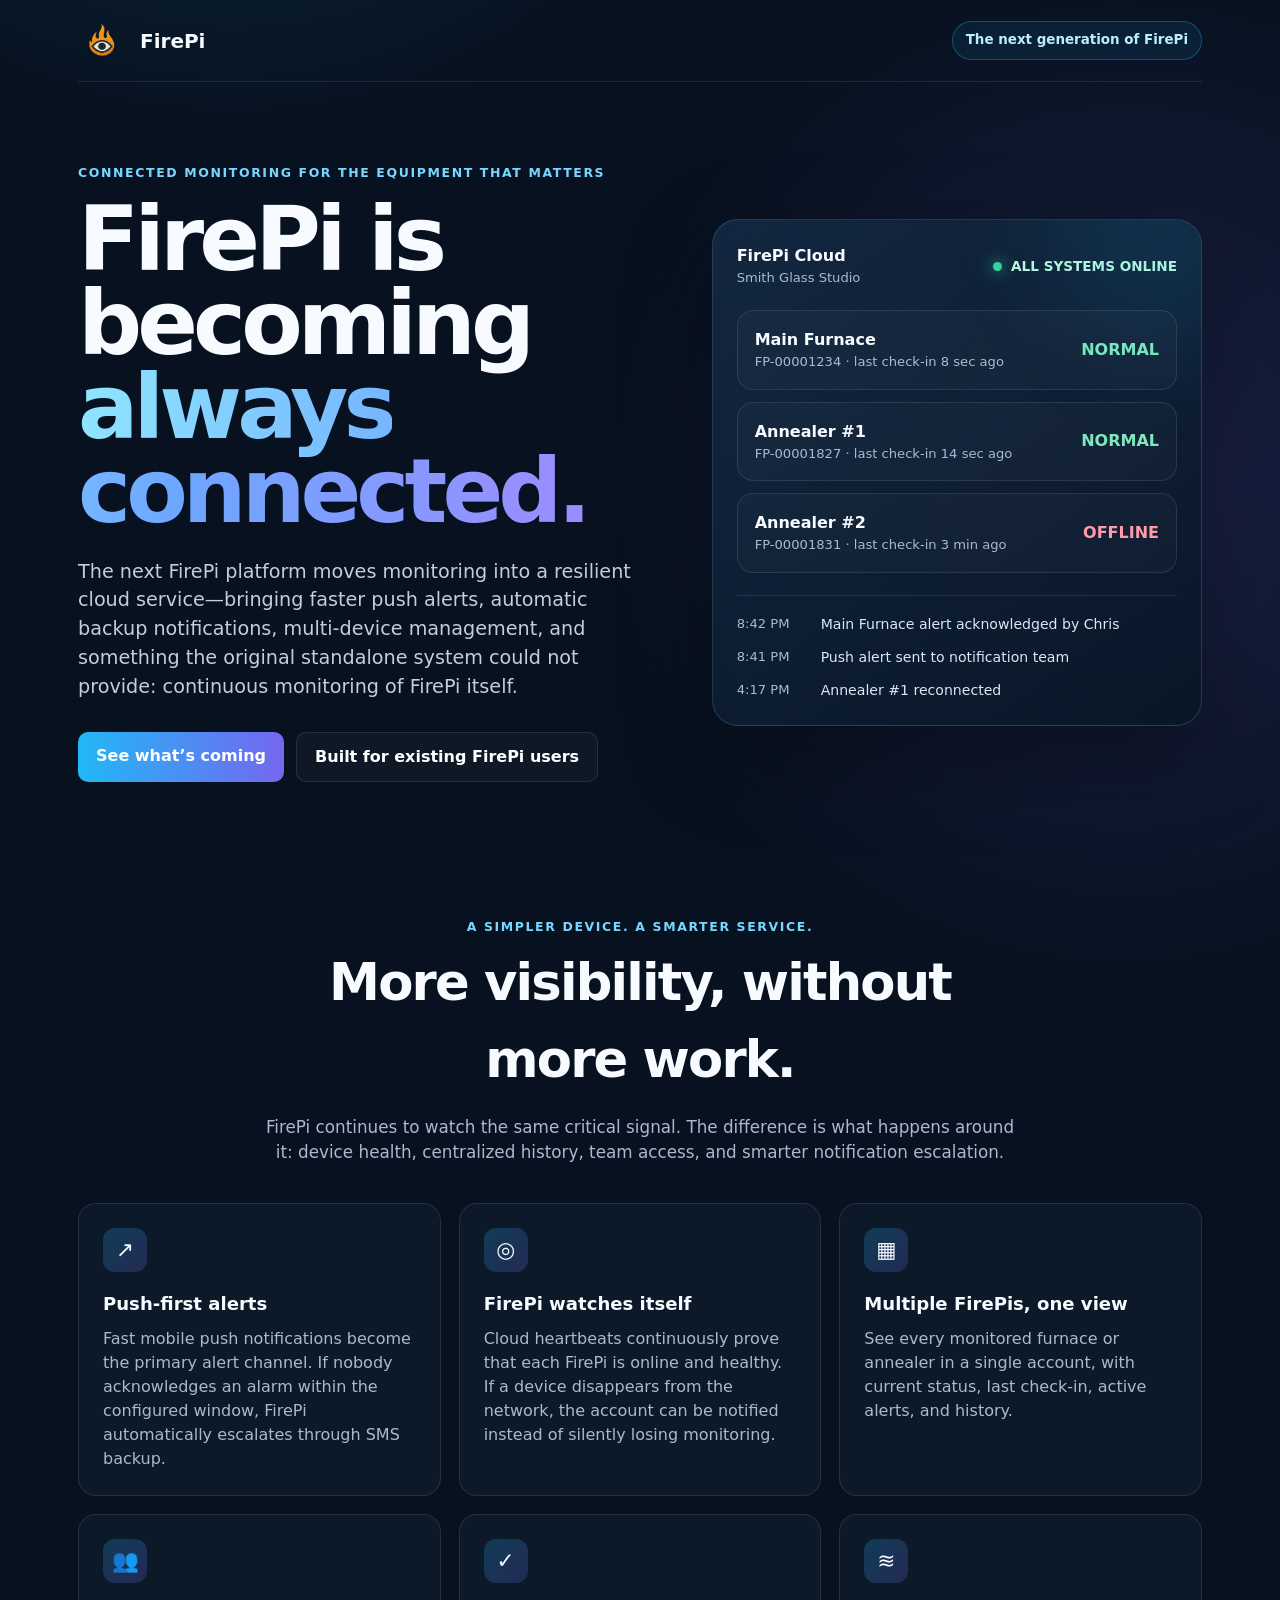
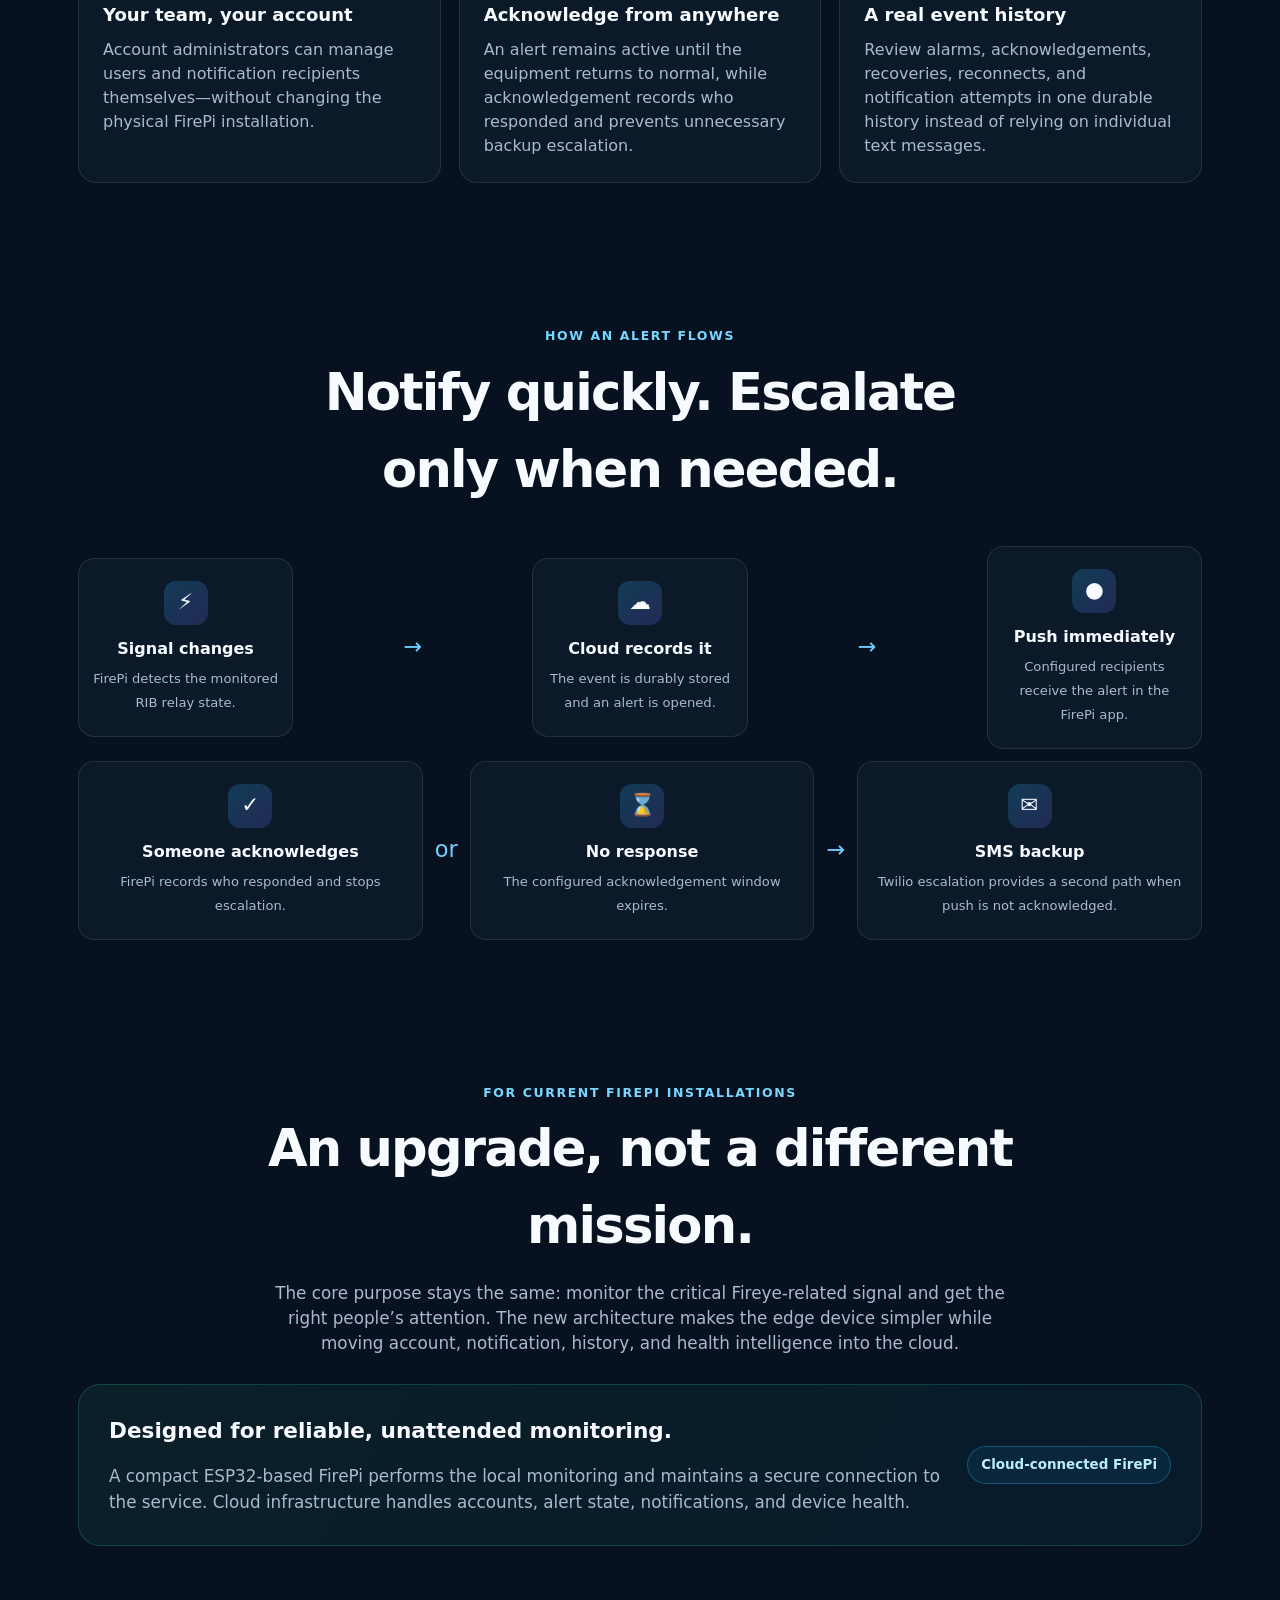
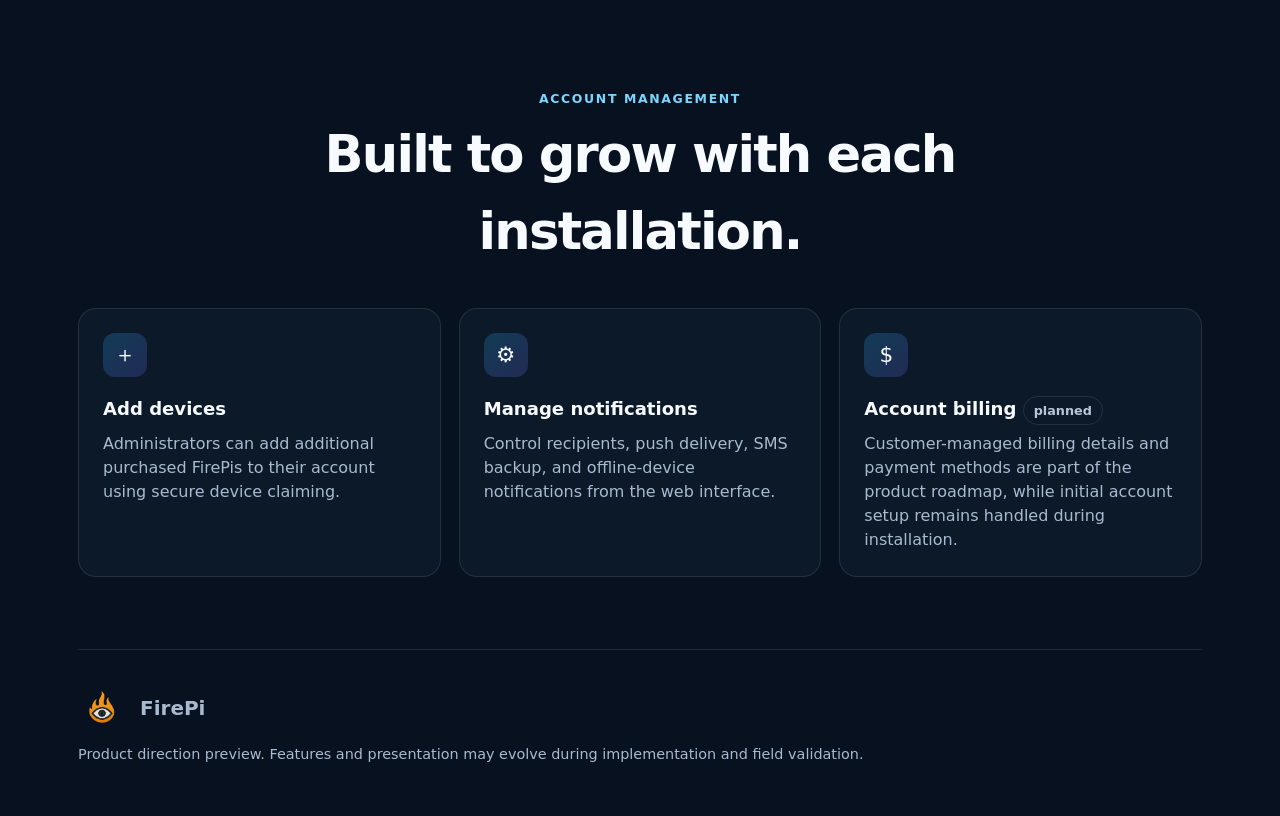
==== index.html @ a3bfb65a "Update print statement from 'Hello' to 'Goodbye'" ====
<!doctype html>
<html lang="en">
<head>
<meta charset="utf-8">
<meta name="viewport" content="width=device-width,initial-scale=1">
<title>FirePi Cloud — Product Overview</title>
<style>
:root {
  --bg:#07111f; --panel:#0e1b2d; --panel2:#13243b; --ink:#f7fbff; --muted:#a9bad0;
  --cyan:#21b8f6; --blue:#3b82f6; --indigo:#7467f0; --green:#34d399; --red:#fb7185;
  --line:rgba(255,255,255,.10);
}
*{box-sizing:border-box}
html{scroll-behavior:smooth}
body{margin:0;background:
radial-gradient(circle at 18% -10%,rgba(33,184,246,.20),transparent 34rem),
radial-gradient(circle at 88% 12%,rgba(116,103,240,.18),transparent 32rem),
var(--bg);color:var(--ink);font-family:Inter,ui-sans-serif,system-ui,-apple-system,BlinkMacSystemFont,"Segoe UI",sans-serif;line-height:1.5}
.wrap{max-width:1180px;margin:auto;padding:0 28px}
nav{height:82px;display:flex;align-items:center;justify-content:space-between;border-bottom:1px solid var(--line)}
.brand{display:flex;align-items:center;gap:14px;font-weight:800;font-size:1.25rem}
.brand img{width:48px;height:48px;border-radius:10px}
.pill{border:1px solid rgba(33,184,246,.32);background:rgba(33,184,246,.08);padding:8px 13px;border-radius:999px;color:#bcecff;font-size:.84rem;font-weight:700}
.hero{padding:82px 0 64px;display:grid;grid-template-columns:1.08fr .92fr;gap:58px;align-items:center}
.eyebrow{color:#79d7ff;font-weight:800;text-transform:uppercase;letter-spacing:.13em;font-size:.78rem}
h1{font-size:clamp(3rem,7vw,5.7rem);line-height:.94;letter-spacing:-.055em;margin:14px 0 24px}
.gradient{background:linear-gradient(90deg,#8fe5ff,#6da7ff,#9c8cff);-webkit-background-clip:text;color:transparent}
.lede{font-size:1.2rem;color:#c1cede;max-width:670px}
.ctas{display:flex;gap:12px;flex-wrap:wrap;margin-top:30px}
.btn{display:inline-block;text-decoration:none;padding:12px 18px;border-radius:10px;font-weight:800}
.btn.primary{background:linear-gradient(90deg,var(--cyan),var(--indigo));color:white}
.btn.ghost{border:1px solid var(--line);color:white;background:rgba(255,255,255,.035)}
.device-card{background:linear-gradient(145deg,rgba(20,40,66,.95),rgba(9,22,39,.95));border:1px solid rgba(123,211,255,.18);border-radius:26px;padding:24px;box-shadow:0 30px 90px rgba(0,0,0,.35);position:relative;overflow:hidden}
.device-card:after{content:"";position:absolute;width:230px;height:230px;background:rgba(33,184,246,.10);filter:blur(50px);right:-80px;top:-100px;border-radius:50%}
.toprow{display:flex;justify-content:space-between;align-items:center;margin-bottom:22px}
.status{display:flex;gap:9px;align-items:center;color:#b9f7df;font-weight:800;font-size:.85rem}
.dot{width:9px;height:9px;border-radius:50%;background:var(--green);box-shadow:0 0 15px var(--green)}
.unit{padding:17px;border:1px solid var(--line);border-radius:16px;background:rgba(255,255,255,.025);margin-top:12px}
.unithead{display:flex;justify-content:space-between;gap:12px;align-items:center}
.small{font-size:.82rem;color:var(--muted)}
.good{color:#7ce9bd;font-weight:800}
.alert{color:#ff9aad;font-weight:800}
.timeline{margin-top:22px;padding-top:18px;border-top:1px solid var(--line);display:grid;gap:12px}
.event{display:grid;grid-template-columns:72px 1fr;gap:12px;font-size:.88rem;color:#dce7f3}
section{padding:72px 0}
.center{text-align:center;max-width:760px;margin:auto}
h2{font-size:clamp(2rem,4vw,3.2rem);letter-spacing:-.035em;margin:8px 0 16px}
.sub{color:var(--muted);font-size:1.05rem}
.grid{display:grid;grid-template-columns:repeat(3,1fr);gap:18px;margin-top:38px}
.card{background:rgba(14,27,45,.82);border:1px solid var(--line);border-radius:18px;padding:24px;min-height:210px}
.icon{width:44px;height:44px;border-radius:12px;display:grid;place-items:center;background:linear-gradient(135deg,rgba(33,184,246,.22),rgba(116,103,240,.22));font-size:1.35rem;margin-bottom:18px}
.card h3{margin:0 0 10px;font-size:1.13rem}
.card p{margin:0;color:var(--muted)}
.flow{display:grid;grid-template-columns:repeat(5,1fr);gap:12px;margin-top:38px;align-items:center}
.step{padding:22px 14px;text-align:center;border-radius:16px;background:rgba(14,27,45,.82);border:1px solid var(--line);min-height:145px}
.step strong{display:block;margin:12px 0 5px}
.arrow{text-align:center;color:#6fcfff;font-size:1.4rem}
.callout{margin-top:28px;border:1px solid rgba(52,211,153,.22);background:linear-gradient(120deg,rgba(52,211,153,.08),rgba(33,184,246,.06));border-radius:22px;padding:30px;display:grid;grid-template-columns:1fr auto;gap:24px;align-items:center}
.future{font-size:.8rem;color:#b7c7d9;border:1px solid var(--line);border-radius:999px;padding:6px 10px}
footer{border-top:1px solid var(--line);padding:34px 0 50px;color:var(--muted);font-size:.9rem}
@media(max-width:850px){.hero{grid-template-columns:1fr}.grid{grid-template-columns:1fr}.flow{grid-template-columns:1fr}.arrow{transform:rotate(90deg)}.callout{grid-template-columns:1fr}}
@media print{body{background:#07111f;-webkit-print-color-adjust:exact;print-color-adjust:exact}nav{display:none}.hero{padding-top:35px}section{padding:35px 0}}
</style>
</head>
<body>
<div class="wrap">
<nav>
  <div class="brand"><img src="[data-uri]" alt="FirePi"><span>FirePi</span></div>
  <span class="pill">The next generation of FirePi</span>
</nav>

<header class="hero">
  <div>
    <div class="eyebrow">Connected monitoring for the equipment that matters</div>
    <h1>FirePi is becoming <span class="gradient">always connected.</span></h1>
    <p class="lede">The next FirePi platform moves monitoring into a resilient cloud service—bringing faster push alerts, automatic backup notifications, multi-device management, and something the original standalone system could not provide: continuous monitoring of FirePi itself.</p>
    <div class="ctas">
      <a class="btn primary" href="#features">See what’s coming</a>
      <a class="btn ghost" href="#upgrade">Built for existing FirePi users</a>
    </div>
  </div>
  <div class="device-card" aria-label="Example FirePi Cloud dashboard">
    <div class="toprow"><div><strong>FirePi Cloud</strong><div class="small">Smith Glass Studio</div></div><div class="status"><span class="dot"></span> ALL SYSTEMS ONLINE</div></div>
    <div class="unit"><div class="unithead"><div><strong>Main Furnace</strong><div class="small">FP-00001234 · last check-in 8 sec ago</div></div><div class="good">NORMAL</div></div></div>
    <div class="unit"><div class="unithead"><div><strong>Annealer #1</strong><div class="small">FP-00001827 · last check-in 14 sec ago</div></div><div class="good">NORMAL</div></div></div>
    <div class="unit"><div class="unithead"><div><strong>Annealer #2</strong><div class="small">FP-00001831 · last check-in 3 min ago</div></div><div class="alert">OFFLINE</div></div></div>
    <div class="timeline">
      <div class="event"><span class="small">8:42 PM</span><span>Main Furnace alert acknowledged by Chris</span></div>
      <div class="event"><span class="small">8:41 PM</span><span>Push alert sent to notification team</span></div>
      <div class="event"><span class="small">4:17 PM</span><span>Annealer #1 reconnected</span></div>
    </div>
  </div>
</header>

<section id="features">
  <div class="center"><div class="eyebrow">A simpler device. A smarter service.</div><h2>More visibility, without more work.</h2><p class="sub">FirePi continues to watch the same critical signal. The difference is what happens around it: device health, centralized history, team access, and smarter notification escalation.</p></div>
  <div class="grid">
    <div class="card"><div class="icon">↗</div><h3>Push-first alerts</h3><p>Fast mobile push notifications become the primary alert channel. If nobody acknowledges an alarm within the configured window, FirePi automatically escalates through SMS backup.</p></div>
    <div class="card"><div class="icon">◎</div><h3>FirePi watches itself</h3><p>Cloud heartbeats continuously prove that each FirePi is online and healthy. If a device disappears from the network, the account can be notified instead of silently losing monitoring.</p></div>
    <div class="card"><div class="icon">▦</div><h3>Multiple FirePis, one view</h3><p>See every monitored furnace or annealer in a single account, with current status, last check-in, active alerts, and history.</p></div>
    <div class="card"><div class="icon">👥</div><h3>Your team, your account</h3><p>Account administrators can manage users and notification recipients themselves—without changing the physical FirePi installation.</p></div>
    <div class="card"><div class="icon">✓</div><h3>Acknowledge from anywhere</h3><p>An alert remains active until the equipment returns to normal, while acknowledgement records who responded and prevents unnecessary backup escalation.</p></div>
    <div class="card"><div class="icon">≋</div><h3>A real event history</h3><p>Review alarms, acknowledgements, recoveries, reconnects, and notification attempts in one durable history instead of relying on individual text messages.</p></div>
  </div>
</section>

<section>
  <div class="center"><div class="eyebrow">How an alert flows</div><h2>Notify quickly. Escalate only when needed.</h2></div>
  <div class="flow">
    <div class="step"><div class="icon" style="margin:auto">⚡</div><strong>Signal changes</strong><span class="small">FirePi detects the monitored RIB relay state.</span></div>
    <div class="arrow">→</div>
    <div class="step"><div class="icon" style="margin:auto">☁</div><strong>Cloud records it</strong><span class="small">The event is durably stored and an alert is opened.</span></div>
    <div class="arrow">→</div>
    <div class="step"><div class="icon" style="margin:auto">●</div><strong>Push immediately</strong><span class="small">Configured recipients receive the alert in the FirePi app.</span></div>
  </div>
  <div class="flow" style="grid-template-columns:1fr auto 1fr auto 1fr;margin-top:12px">
    <div class="step"><div class="icon" style="margin:auto">✓</div><strong>Someone acknowledges</strong><span class="small">FirePi records who responded and stops escalation.</span></div>
    <div class="arrow">or</div>
    <div class="step"><div class="icon" style="margin:auto">⌛</div><strong>No response</strong><span class="small">The configured acknowledgement window expires.</span></div>
    <div class="arrow">→</div>
    <div class="step"><div class="icon" style="margin:auto">✉</div><strong>SMS backup</strong><span class="small">Twilio escalation provides a second path when push is not acknowledged.</span></div>
  </div>
</section>

<section id="upgrade">
  <div class="center"><div class="eyebrow">For current FirePi installations</div><h2>An upgrade, not a different mission.</h2><p class="sub">The core purpose stays the same: monitor the critical Fireye-related signal and get the right people’s attention. The new architecture makes the edge device simpler while moving account, notification, history, and health intelligence into the cloud.</p></div>
  <div class="callout">
    <div><strong style="font-size:1.35rem">Designed for reliable, unattended monitoring.</strong><p class="sub" style="margin-bottom:0">A compact ESP32-based FirePi performs the local monitoring and maintains a secure connection to the service. Cloud infrastructure handles accounts, alert state, notifications, and device health.</p></div>
    <span class="pill">Cloud-connected FirePi</span>
  </div>
</section>

<section>
  <div class="center"><div class="eyebrow">Account management</div><h2>Built to grow with each installation.</h2></div>
  <div class="grid">
    <div class="card"><div class="icon">＋</div><h3>Add devices</h3><p>Administrators can add additional purchased FirePis to their account using secure device claiming.</p></div>
    <div class="card"><div class="icon">⚙</div><h3>Manage notifications</h3><p>Control recipients, push delivery, SMS backup, and offline-device notifications from the web interface.</p></div>
    <div class="card"><div class="icon">$</div><h3>Account billing <span class="future">planned</span></h3><p>Customer-managed billing details and payment methods are part of the product roadmap, while initial account setup remains handled during installation.</p></div>
  </div>
</section>

<footer>
  <div class="brand" style="margin-bottom:12px"><img src="[data-uri]" alt="FirePi"><span>FirePi</span></div>
  <div>Product direction preview. Features and presentation may evolve during implementation and field validation.</div>
</footer>
</div>
</body>
</html>
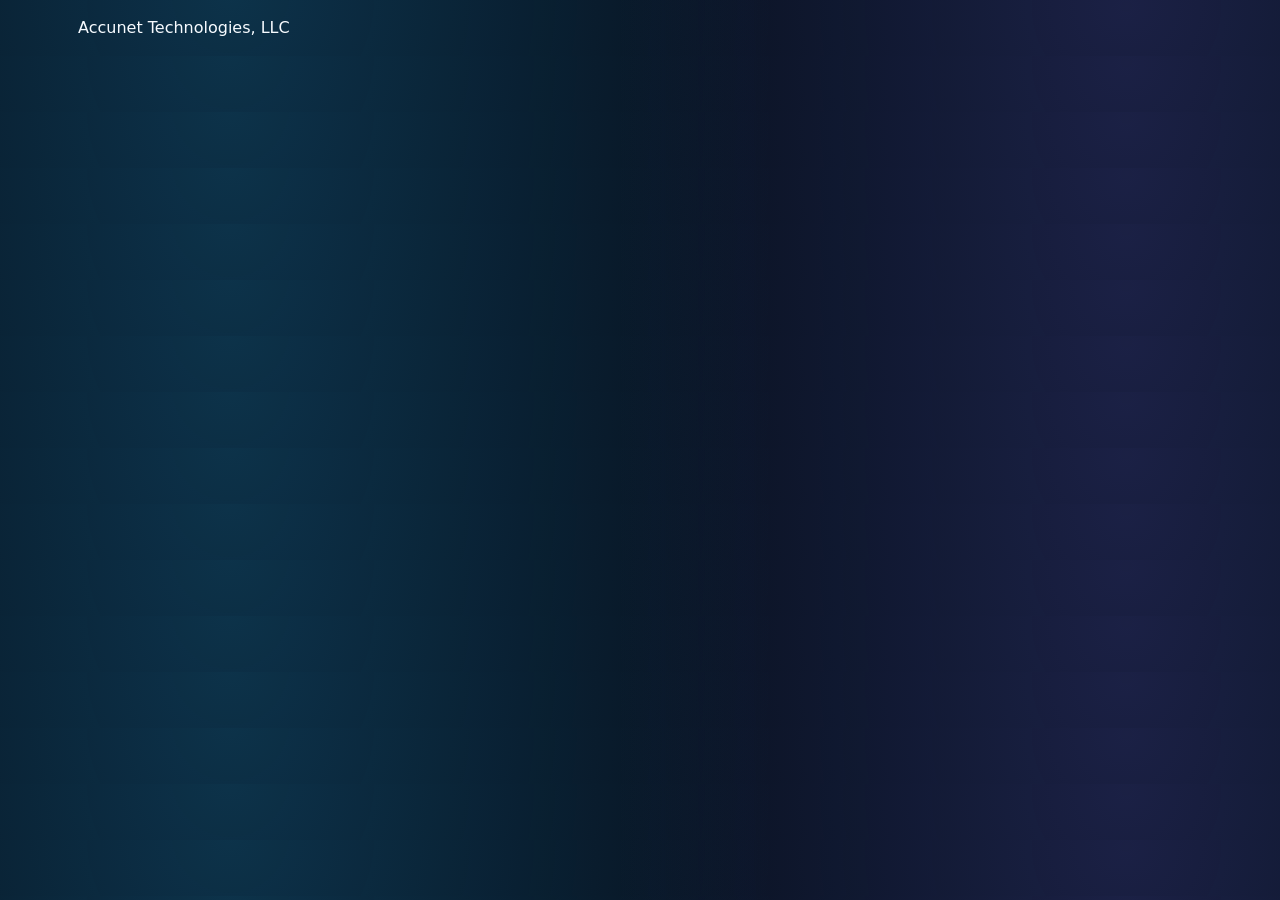
==== commit 380dc38e: "Change greeting from 'Hello World' to 'Goodbye World'" ====
--- a/index.html
+++ b/index.html
@@ -3,7 +3,7 @@
 <head>
 <meta charset="utf-8">
 <meta name="viewport" content="width=device-width,initial-scale=1">
-<title>FirePi Cloud — Product Overview</title>
+<title>Accunet Services, LLC</title>
 <style>
 :root {
   --bg:#07111f; --panel:#0e1b2d; --panel2:#13243b; --ink:#f7fbff; --muted:#a9bad0;
@@ -64,85 +64,5 @@
 </head>
 <body>
 <div class="wrap">
-<nav>
-  <div class="brand"><img src="[data-uri]" alt="FirePi"><span>FirePi</span></div>
-  <span class="pill">The next generation of FirePi</span>
-</nav>
-
-<header class="hero">
-  <div>
-    <div class="eyebrow">Connected monitoring for the equipment that matters</div>
-    <h1>FirePi is becoming <span class="gradient">always connected.</span></h1>
-    <p class="lede">The next FirePi platform moves monitoring into a resilient cloud service—bringing faster push alerts, automatic backup notifications, multi-device management, and something the original standalone system could not provide: continuous monitoring of FirePi itself.</p>
-    <div class="ctas">
-      <a class="btn primary" href="#features">See what’s coming</a>
-      <a class="btn ghost" href="#upgrade">Built for existing FirePi users</a>
-    </div>
-  </div>
-  <div class="device-card" aria-label="Example FirePi Cloud dashboard">
-    <div class="toprow"><div><strong>FirePi Cloud</strong><div class="small">Smith Glass Studio</div></div><div class="status"><span class="dot"></span> ALL SYSTEMS ONLINE</div></div>
-    <div class="unit"><div class="unithead"><div><strong>Main Furnace</strong><div class="small">FP-00001234 · last check-in 8 sec ago</div></div><div class="good">NORMAL</div></div></div>
-    <div class="unit"><div class="unithead"><div><strong>Annealer #1</strong><div class="small">FP-00001827 · last check-in 14 sec ago</div></div><div class="good">NORMAL</div></div></div>
-    <div class="unit"><div class="unithead"><div><strong>Annealer #2</strong><div class="small">FP-00001831 · last check-in 3 min ago</div></div><div class="alert">OFFLINE</div></div></div>
-    <div class="timeline">
-      <div class="event"><span class="small">8:42 PM</span><span>Main Furnace alert acknowledged by Chris</span></div>
-      <div class="event"><span class="small">8:41 PM</span><span>Push alert sent to notification team</span></div>
-      <div class="event"><span class="small">4:17 PM</span><span>Annealer #1 reconnected</span></div>
-    </div>
-  </div>
-</header>
-
-<section id="features">
-  <div class="center"><div class="eyebrow">A simpler device. A smarter service.</div><h2>More visibility, without more work.</h2><p class="sub">FirePi continues to watch the same critical signal. The difference is what happens around it: device health, centralized history, team access, and smarter notification escalation.</p></div>
-  <div class="grid">
-    <div class="card"><div class="icon">↗</div><h3>Push-first alerts</h3><p>Fast mobile push notifications become the primary alert channel. If nobody acknowledges an alarm within the configured window, FirePi automatically escalates through SMS backup.</p></div>
-    <div class="card"><div class="icon">◎</div><h3>FirePi watches itself</h3><p>Cloud heartbeats continuously prove that each FirePi is online and healthy. If a device disappears from the network, the account can be notified instead of silently losing monitoring.</p></div>
-    <div class="card"><div class="icon">▦</div><h3>Multiple FirePis, one view</h3><p>See every monitored furnace or annealer in a single account, with current status, last check-in, active alerts, and history.</p></div>
-    <div class="card"><div class="icon">👥</div><h3>Your team, your account</h3><p>Account administrators can manage users and notification recipients themselves—without changing the physical FirePi installation.</p></div>
-    <div class="card"><div class="icon">✓</div><h3>Acknowledge from anywhere</h3><p>An alert remains active until the equipment returns to normal, while acknowledgement records who responded and prevents unnecessary backup escalation.</p></div>
-    <div class="card"><div class="icon">≋</div><h3>A real event history</h3><p>Review alarms, acknowledgements, recoveries, reconnects, and notification attempts in one durable history instead of relying on individual text messages.</p></div>
-  </div>
-</section>
-
-<section>
-  <div class="center"><div class="eyebrow">How an alert flows</div><h2>Notify quickly. Escalate only when needed.</h2></div>
-  <div class="flow">
-    <div class="step"><div class="icon" style="margin:auto">⚡</div><strong>Signal changes</strong><span class="small">FirePi detects the monitored RIB relay state.</span></div>
-    <div class="arrow">→</div>
-    <div class="step"><div class="icon" style="margin:auto">☁</div><strong>Cloud records it</strong><span class="small">The event is durably stored and an alert is opened.</span></div>
-    <div class="arrow">→</div>
-    <div class="step"><div class="icon" style="margin:auto">●</div><strong>Push immediately</strong><span class="small">Configured recipients receive the alert in the FirePi app.</span></div>
-  </div>
-  <div class="flow" style="grid-template-columns:1fr auto 1fr auto 1fr;margin-top:12px">
-    <div class="step"><div class="icon" style="margin:auto">✓</div><strong>Someone acknowledges</strong><span class="small">FirePi records who responded and stops escalation.</span></div>
-    <div class="arrow">or</div>
-    <div class="step"><div class="icon" style="margin:auto">⌛</div><strong>No response</strong><span class="small">The configured acknowledgement window expires.</span></div>
-    <div class="arrow">→</div>
-    <div class="step"><div class="icon" style="margin:auto">✉</div><strong>SMS backup</strong><span class="small">Twilio escalation provides a second path when push is not acknowledged.</span></div>
-  </div>
-</section>
-
-<section id="upgrade">
-  <div class="center"><div class="eyebrow">For current FirePi installations</div><h2>An upgrade, not a different mission.</h2><p class="sub">The core purpose stays the same: monitor the critical Fireye-related signal and get the right people’s attention. The new architecture makes the edge device simpler while moving account, notification, history, and health intelligence into the cloud.</p></div>
-  <div class="callout">
-    <div><strong style="font-size:1.35rem">Designed for reliable, unattended monitoring.</strong><p class="sub" style="margin-bottom:0">A compact ESP32-based FirePi performs the local monitoring and maintains a secure connection to the service. Cloud infrastructure handles accounts, alert state, notifications, and device health.</p></div>
-    <span class="pill">Cloud-connected FirePi</span>
-  </div>
-</section>
-
-<section>
-  <div class="center"><div class="eyebrow">Account management</div><h2>Built to grow with each installation.</h2></div>
-  <div class="grid">
-    <div class="card"><div class="icon">＋</div><h3>Add devices</h3><p>Administrators can add additional purchased FirePis to their account using secure device claiming.</p></div>
-    <div class="card"><div class="icon">⚙</div><h3>Manage notifications</h3><p>Control recipients, push delivery, SMS backup, and offline-device notifications from the web interface.</p></div>
-    <div class="card"><div class="icon">$</div><h3>Account billing <span class="future">planned</span></h3><p>Customer-managed billing details and payment methods are part of the product roadmap, while initial account setup remains handled during installation.</p></div>
-  </div>
-</section>
-
-<footer>
-  <div class="brand" style="margin-bottom:12px"><img src="[data-uri]" alt="FirePi"><span>FirePi</span></div>
-  <div>Product direction preview. Features and presentation may evolve during implementation and field validation.</div>
-</footer>
-</div>
-</body>
+<p>Accunet Technologies, LLC</p></body>
 </html>
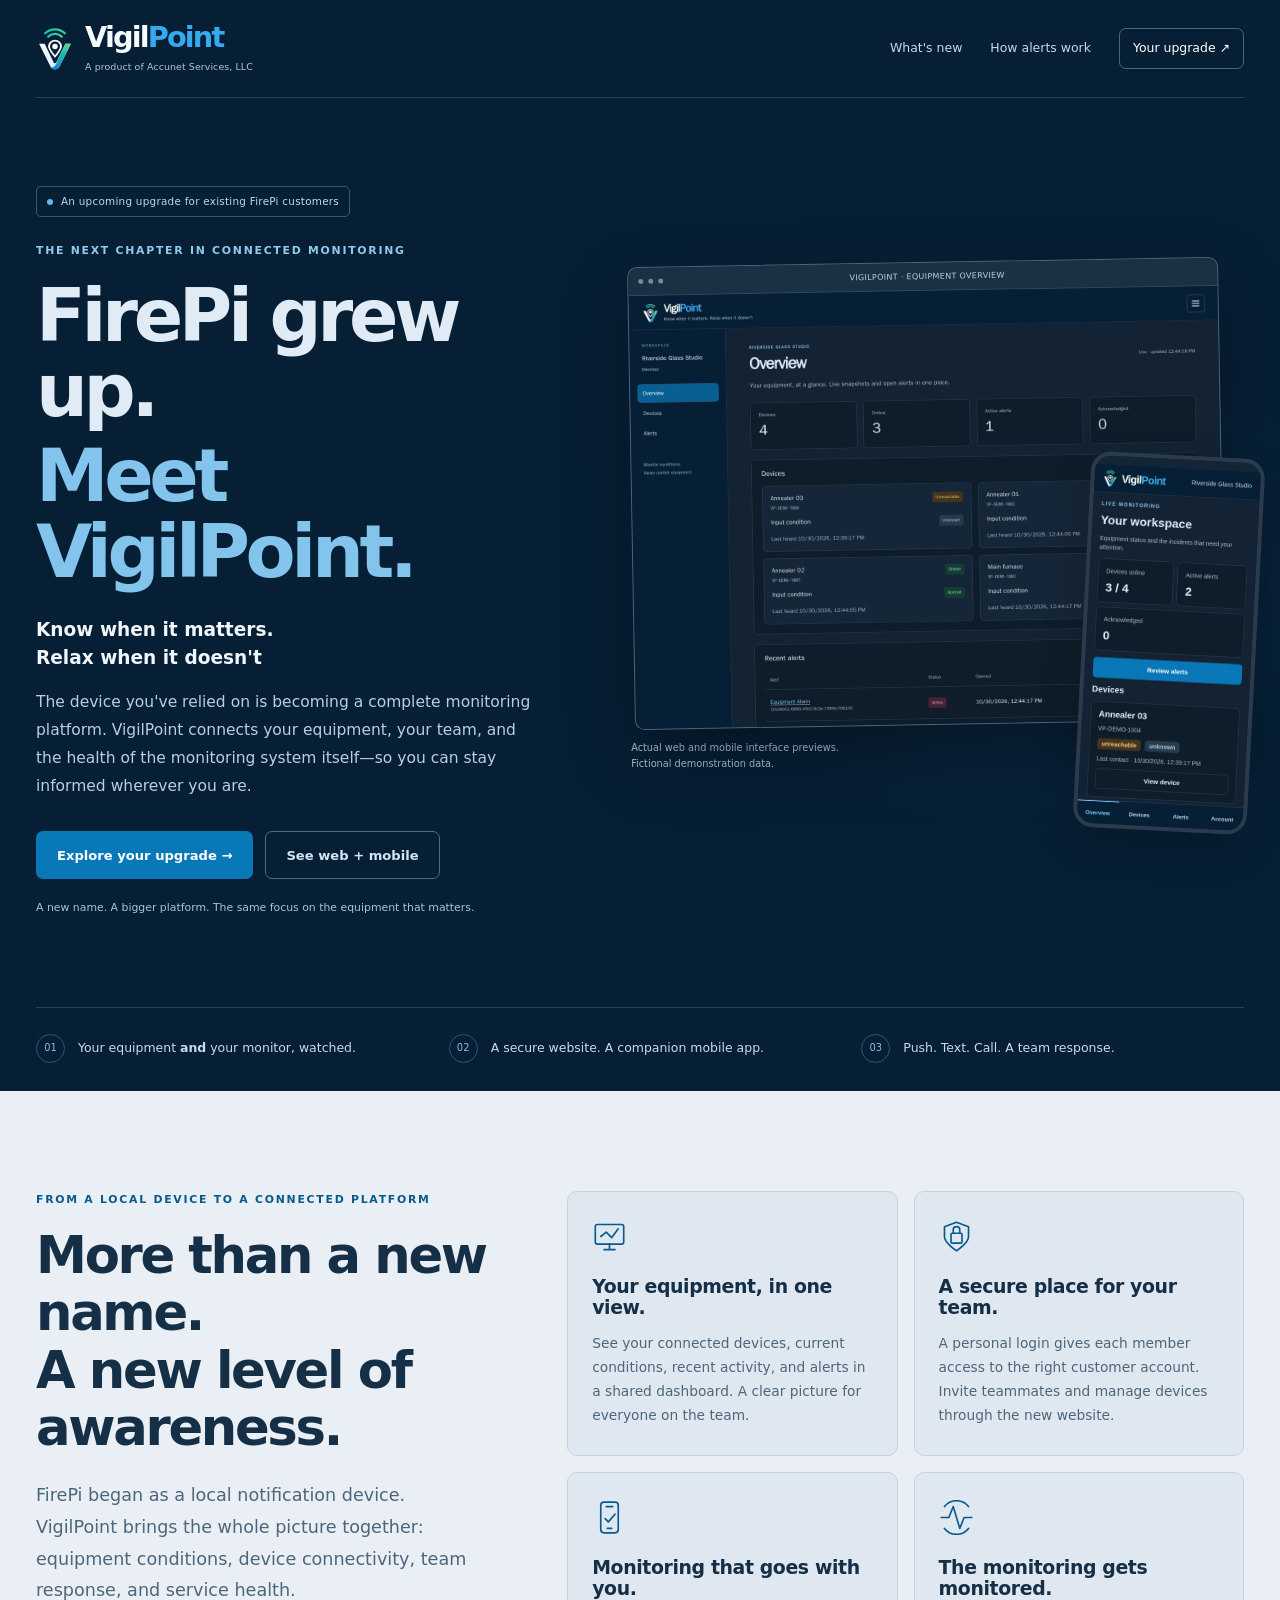
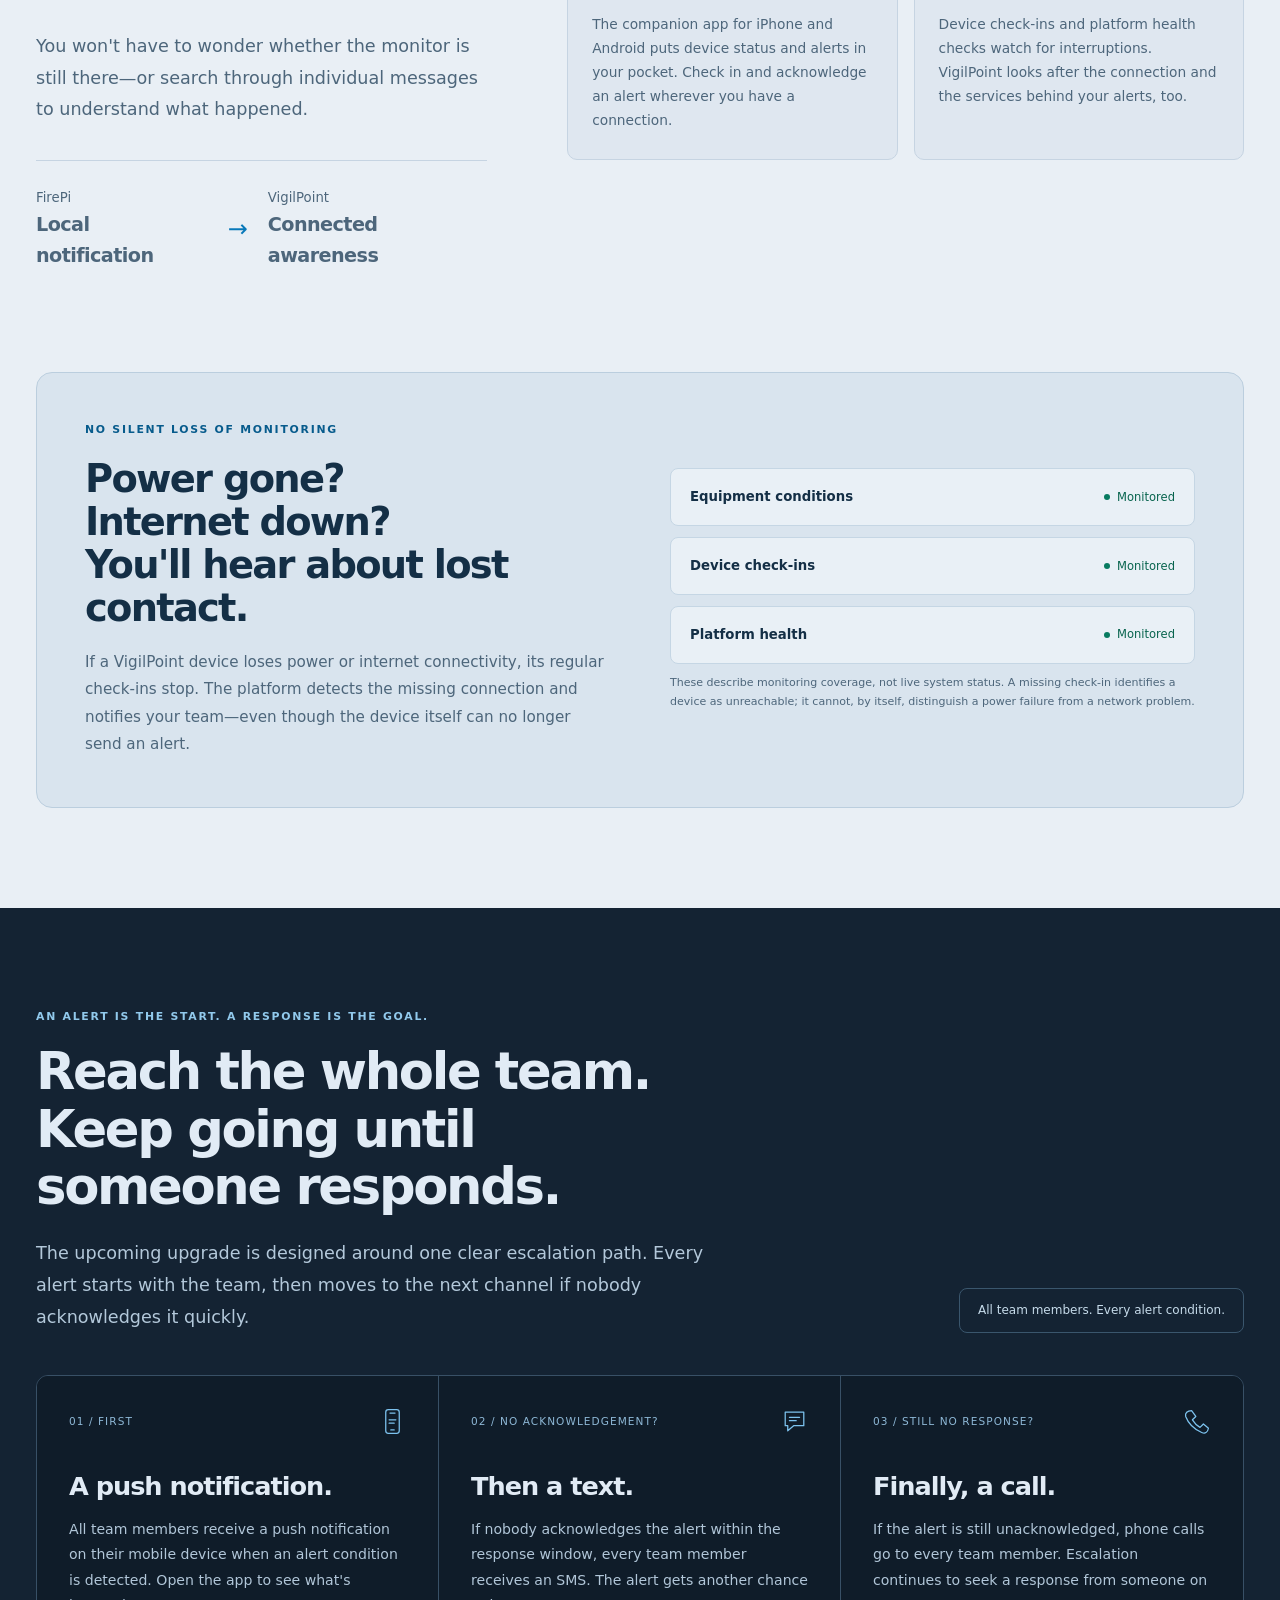
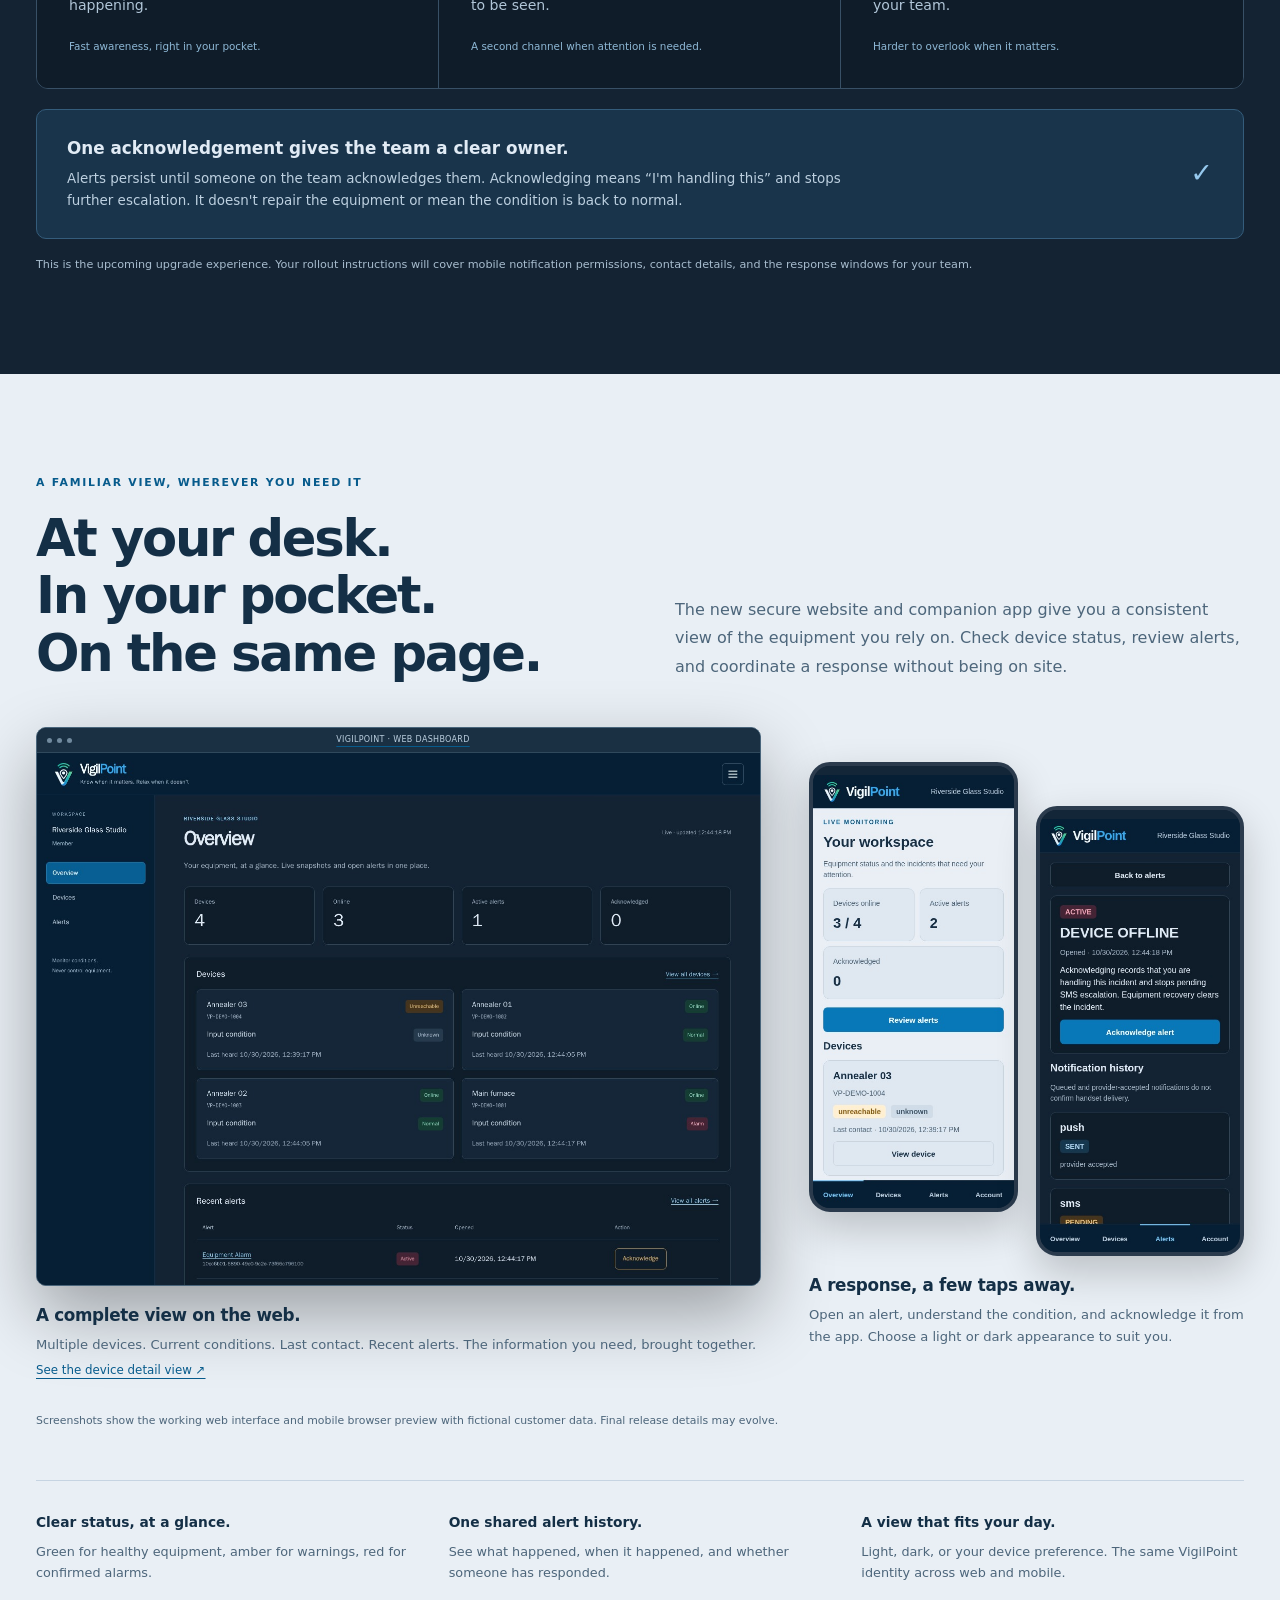
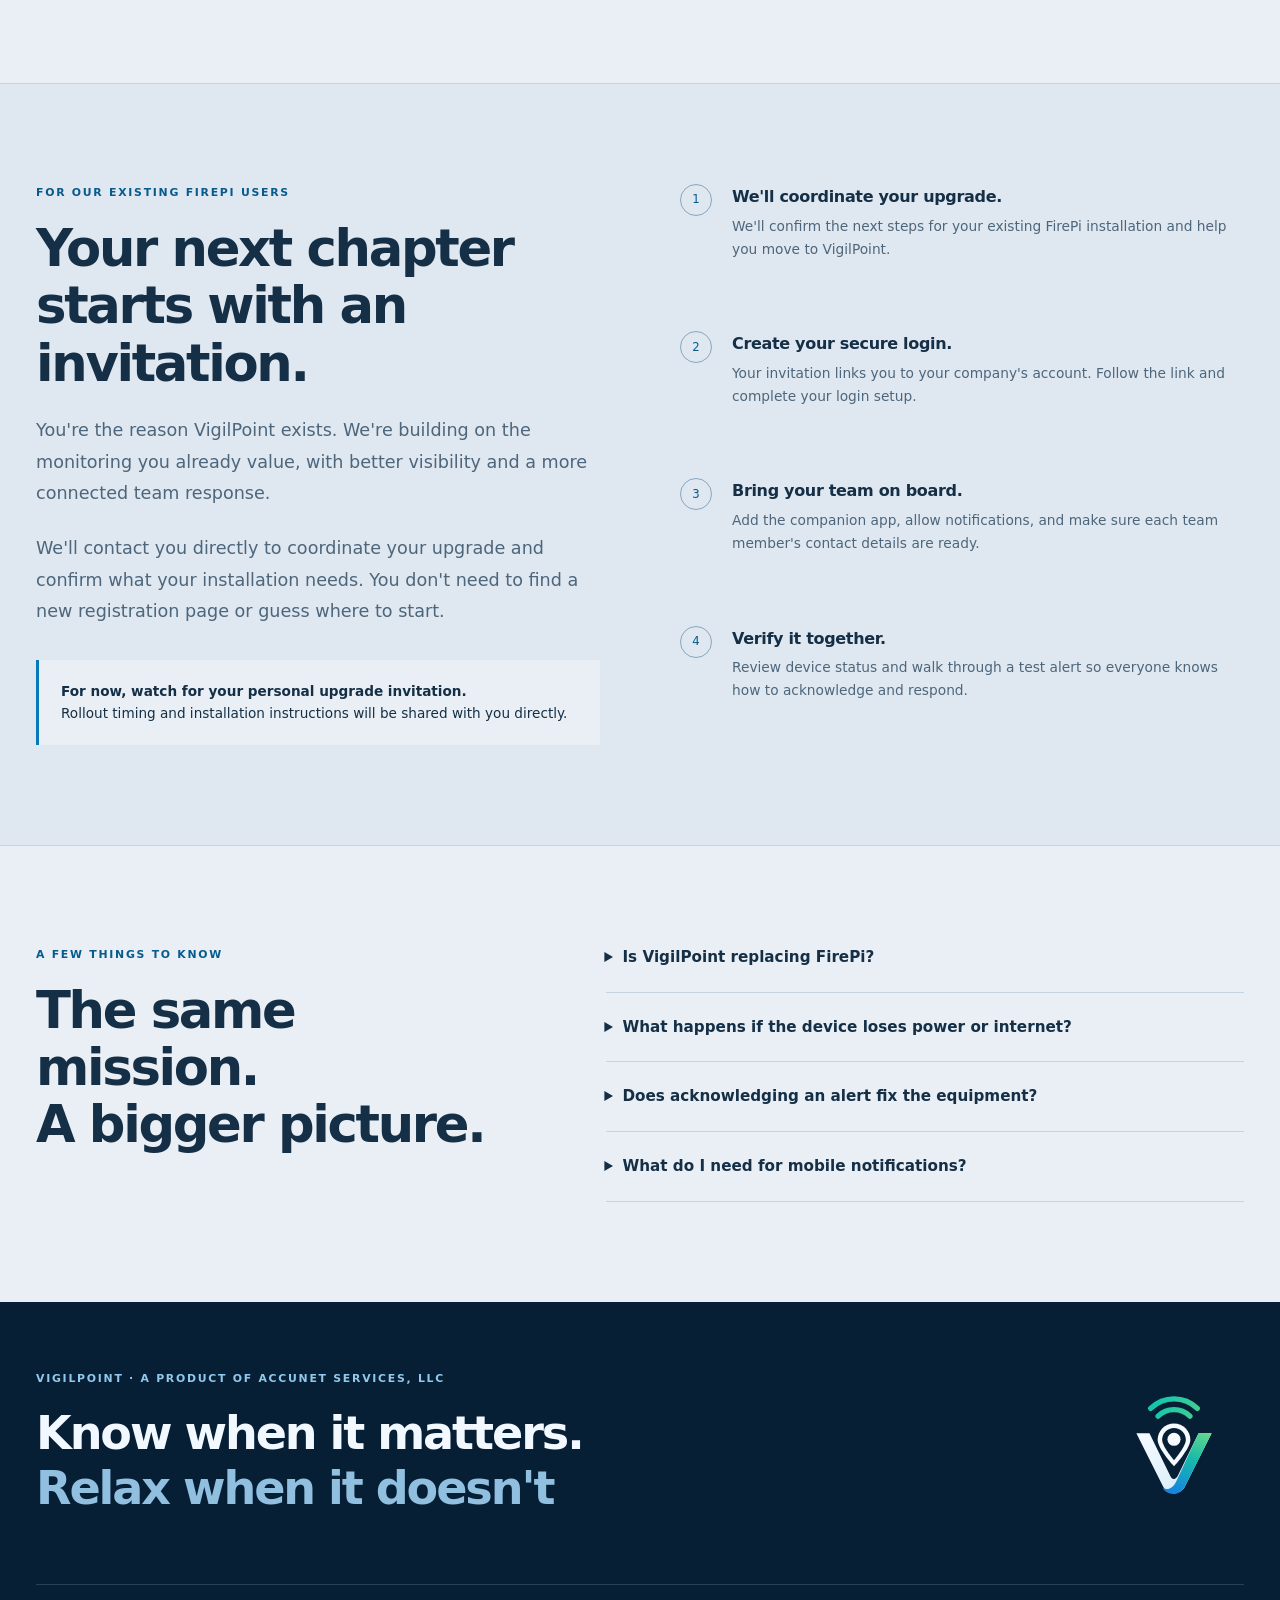
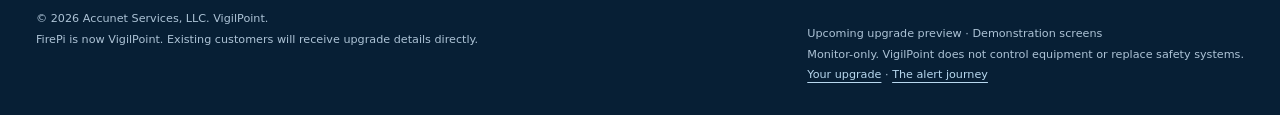
==== commit 221ccfda: "Introduce VigilPoint customer upgrade announcement" ====
--- a/index.html
+++ b/index.html
@@ -1,68 +1,531 @@
 <!doctype html>
 <html lang="en">
-<head>
-<meta charset="utf-8">
-<meta name="viewport" content="width=device-width,initial-scale=1">
-<title>Accunet Services, LLC</title>
-<style>
-:root {
-  --bg:#07111f; --panel:#0e1b2d; --panel2:#13243b; --ink:#f7fbff; --muted:#a9bad0;
-  --cyan:#21b8f6; --blue:#3b82f6; --indigo:#7467f0; --green:#34d399; --red:#fb7185;
-  --line:rgba(255,255,255,.10);
-}
-*{box-sizing:border-box}
-html{scroll-behavior:smooth}
-body{margin:0;background:
-radial-gradient(circle at 18% -10%,rgba(33,184,246,.20),transparent 34rem),
-radial-gradient(circle at 88% 12%,rgba(116,103,240,.18),transparent 32rem),
-var(--bg);color:var(--ink);font-family:Inter,ui-sans-serif,system-ui,-apple-system,BlinkMacSystemFont,"Segoe UI",sans-serif;line-height:1.5}
-.wrap{max-width:1180px;margin:auto;padding:0 28px}
-nav{height:82px;display:flex;align-items:center;justify-content:space-between;border-bottom:1px solid var(--line)}
-.brand{display:flex;align-items:center;gap:14px;font-weight:800;font-size:1.25rem}
-.brand img{width:48px;height:48px;border-radius:10px}
-.pill{border:1px solid rgba(33,184,246,.32);background:rgba(33,184,246,.08);padding:8px 13px;border-radius:999px;color:#bcecff;font-size:.84rem;font-weight:700}
-.hero{padding:82px 0 64px;display:grid;grid-template-columns:1.08fr .92fr;gap:58px;align-items:center}
-.eyebrow{color:#79d7ff;font-weight:800;text-transform:uppercase;letter-spacing:.13em;font-size:.78rem}
-h1{font-size:clamp(3rem,7vw,5.7rem);line-height:.94;letter-spacing:-.055em;margin:14px 0 24px}
-.gradient{background:linear-gradient(90deg,#8fe5ff,#6da7ff,#9c8cff);-webkit-background-clip:text;color:transparent}
-.lede{font-size:1.2rem;color:#c1cede;max-width:670px}
-.ctas{display:flex;gap:12px;flex-wrap:wrap;margin-top:30px}
-.btn{display:inline-block;text-decoration:none;padding:12px 18px;border-radius:10px;font-weight:800}
-.btn.primary{background:linear-gradient(90deg,var(--cyan),var(--indigo));color:white}
-.btn.ghost{border:1px solid var(--line);color:white;background:rgba(255,255,255,.035)}
-.device-card{background:linear-gradient(145deg,rgba(20,40,66,.95),rgba(9,22,39,.95));border:1px solid rgba(123,211,255,.18);border-radius:26px;padding:24px;box-shadow:0 30px 90px rgba(0,0,0,.35);position:relative;overflow:hidden}
-.device-card:after{content:"";position:absolute;width:230px;height:230px;background:rgba(33,184,246,.10);filter:blur(50px);right:-80px;top:-100px;border-radius:50%}
-.toprow{display:flex;justify-content:space-between;align-items:center;margin-bottom:22px}
-.status{display:flex;gap:9px;align-items:center;color:#b9f7df;font-weight:800;font-size:.85rem}
-.dot{width:9px;height:9px;border-radius:50%;background:var(--green);box-shadow:0 0 15px var(--green)}
-.unit{padding:17px;border:1px solid var(--line);border-radius:16px;background:rgba(255,255,255,.025);margin-top:12px}
-.unithead{display:flex;justify-content:space-between;gap:12px;align-items:center}
-.small{font-size:.82rem;color:var(--muted)}
-.good{color:#7ce9bd;font-weight:800}
-.alert{color:#ff9aad;font-weight:800}
-.timeline{margin-top:22px;padding-top:18px;border-top:1px solid var(--line);display:grid;gap:12px}
-.event{display:grid;grid-template-columns:72px 1fr;gap:12px;font-size:.88rem;color:#dce7f3}
-section{padding:72px 0}
-.center{text-align:center;max-width:760px;margin:auto}
-h2{font-size:clamp(2rem,4vw,3.2rem);letter-spacing:-.035em;margin:8px 0 16px}
-.sub{color:var(--muted);font-size:1.05rem}
-.grid{display:grid;grid-template-columns:repeat(3,1fr);gap:18px;margin-top:38px}
-.card{background:rgba(14,27,45,.82);border:1px solid var(--line);border-radius:18px;padding:24px;min-height:210px}
-.icon{width:44px;height:44px;border-radius:12px;display:grid;place-items:center;background:linear-gradient(135deg,rgba(33,184,246,.22),rgba(116,103,240,.22));font-size:1.35rem;margin-bottom:18px}
-.card h3{margin:0 0 10px;font-size:1.13rem}
-.card p{margin:0;color:var(--muted)}
-.flow{display:grid;grid-template-columns:repeat(5,1fr);gap:12px;margin-top:38px;align-items:center}
-.step{padding:22px 14px;text-align:center;border-radius:16px;background:rgba(14,27,45,.82);border:1px solid var(--line);min-height:145px}
-.step strong{display:block;margin:12px 0 5px}
-.arrow{text-align:center;color:#6fcfff;font-size:1.4rem}
-.callout{margin-top:28px;border:1px solid rgba(52,211,153,.22);background:linear-gradient(120deg,rgba(52,211,153,.08),rgba(33,184,246,.06));border-radius:22px;padding:30px;display:grid;grid-template-columns:1fr auto;gap:24px;align-items:center}
-.future{font-size:.8rem;color:#b7c7d9;border:1px solid var(--line);border-radius:999px;padding:6px 10px}
-footer{border-top:1px solid var(--line);padding:34px 0 50px;color:var(--muted);font-size:.9rem}
-@media(max-width:850px){.hero{grid-template-columns:1fr}.grid{grid-template-columns:1fr}.flow{grid-template-columns:1fr}.arrow{transform:rotate(90deg)}.callout{grid-template-columns:1fr}}
-@media print{body{background:#07111f;-webkit-print-color-adjust:exact;print-color-adjust:exact}nav{display:none}.hero{padding-top:35px}section{padding:35px 0}}
-</style>
-</head>
-<body>
-<div class="wrap">
-<p>Accunet Technologies, LLC</p></body>
+  <head>
+    <meta charset="utf-8" />
+    <meta name="viewport" content="width=device-width,initial-scale=1" />
+    <title>FirePi is now VigilPoint | Your next upgrade</title>
+    <meta
+      name="description"
+      content="FirePi is growing into VigilPoint: connected equipment monitoring, a secure website, companion mobile apps, device health checks and team alert escalation. Preview your upcoming upgrade."
+    />
+    <meta name="theme-color" content="#071f35" />
+    <meta property="og:title" content="FirePi is now VigilPoint" />
+    <meta
+      property="og:description"
+      content="Know when it matters. Relax when it doesn't. A new chapter in connected monitoring from Accunet Services, LLC."
+    />
+    <link rel="icon" type="image/svg+xml" href="assets/brand/vigilpoint-mark-light.svg" />
+    <link rel="stylesheet" href="assets/site.css" />
+  </head>
+  <body>
+    <a class="skip" href="#main">Skip to content</a>
+    <div class="masthead">
+      <header class="wrap topbar">
+        <a href="#" class="brand" aria-label="VigilPoint home"
+          ><img src="assets/brand/vigilpoint-mark-inverse.svg" width="38" height="44" alt="" />
+          <div>
+            <div class="wordmark">Vigil<span>Point</span></div>
+            <div class="brand-meta">A product of Accunet Services, LLC</div>
+          </div></a
+        >
+        <nav class="toplinks" aria-label="Main navigation">
+          <a href="#new">What's new</a><a href="#alerts">How alerts work</a
+          ><a href="#upgrade" class="nav-cta">Your upgrade ↗</a>
+        </nav>
+      </header>
+    </div>
+    <main id="main">
+      <div class="masthead">
+        <div class="wrap hero">
+          <div class="hero-copy">
+            <div class="preview-tag">An upcoming upgrade for existing FirePi customers</div>
+            <p class="eyebrow">The next chapter in connected monitoring</p>
+            <h1>FirePi grew up.<span>Meet VigilPoint.</span></h1>
+            <p class="promise">Know when it matters.<br />Relax when it doesn't</p>
+            <p class="lede">
+              The device you've relied on is becoming a complete monitoring platform. VigilPoint
+              connects your equipment, your team, and the health of the monitoring system itself—so
+              you can stay informed wherever you are.
+            </p>
+            <div class="ctas">
+              <a class="button" href="#new"
+                >Explore your upgrade <span aria-hidden="true">&nbsp;→</span></a
+              ><a class="button secondary" href="#screens">See web + mobile</a>
+            </div>
+            <p class="hero-note">
+              A new name. A bigger platform. The same focus on the equipment that matters.
+            </p>
+          </div>
+          <figure class="product-stage">
+            <div class="browser hero-browser">
+              <div class="browser-chrome" aria-hidden="true">
+                <i></i><i></i><i></i><span>VIGILPOINT · EQUIPMENT OVERVIEW</span>
+              </div>
+              <img
+                src="assets/screenshots/web-overview.jpg"
+                width="1440"
+                height="1060"
+                alt="VigilPoint web overview showing connected equipment, device health, and an active alert for a fictional glass studio"
+                fetchpriority="high"
+              />
+            </div>
+            <div class="phone hero-phone">
+              <img
+                src="assets/screenshots/mobile-overview.jpg"
+                width="390"
+                height="844"
+                alt="The same studio's equipment status in the VigilPoint mobile app"
+              />
+            </div>
+            <figcaption class="stage-label">
+              Actual web and mobile interface previews.<br />Fictional demonstration data.
+            </figcaption>
+          </figure>
+        </div>
+        <div class="wrap proof-strip">
+          <div class="proof-item">
+            <span class="proof-number">01</span
+            ><span>Your equipment <strong>and</strong> your monitor, watched.</span>
+          </div>
+          <div class="proof-item">
+            <span class="proof-number">02</span
+            ><span>A secure website. A companion mobile app.</span>
+          </div>
+          <div class="proof-item">
+            <span class="proof-number">03</span><span>Push. Text. Call. A team response.</span>
+          </div>
+        </div>
+      </div>
+      <section class="section" id="new">
+        <div class="wrap evolution-layout">
+          <div class="evolution-copy">
+            <p class="eyebrow">From a local device to a connected platform</p>
+            <h2>More than a new name.<br />A new level of awareness.</h2>
+            <p class="lede">
+              FirePi began as a local notification device. VigilPoint brings the whole picture
+              together: equipment conditions, device connectivity, team response, and service
+              health.
+            </p>
+            <p class="lede">
+              You won't have to wonder whether the monitor is still there—or search through
+              individual messages to understand what happened.
+            </p>
+            <div class="from-to">
+              <span>FirePi<br /><strong>Local notification</strong></span
+              ><b aria-hidden="true">→</b
+              ><span>VigilPoint<br /><strong>Connected awareness</strong></span>
+            </div>
+          </div>
+          <div class="capability-grid">
+            <article class="capability">
+              <div class="icon" aria-hidden="true">
+                <svg viewBox="0 0 32 32">
+                  <rect x="3" y="5" width="26" height="18" rx="2" />
+                  <path d="M11 28h10M16 23v5M8 16l5-4 5 5 6-8" />
+                </svg>
+              </div>
+              <h3>Your equipment, in one view.</h3>
+              <p>
+                See your connected devices, current conditions, recent activity, and alerts in a
+                shared dashboard. A clear picture for everyone on the team.
+              </p>
+            </article>
+            <article class="capability">
+              <div class="icon" aria-hidden="true">
+                <svg viewBox="0 0 32 32">
+                  <path d="M16 3 27 7v9c0 6-11 13-11 13S5 22 5 16V7L16 3Z" />
+                  <rect x="11" y="13" width="10" height="9" rx="1" />
+                  <path d="M13 13v-3a3 3 0 0 1 6 0v3" />
+                </svg>
+              </div>
+              <h3>A secure place for your team.</h3>
+              <p>
+                A personal login gives each member access to the right customer account. Invite
+                teammates and manage devices through the new website.
+              </p>
+            </article>
+            <article class="capability">
+              <div class="icon" aria-hidden="true">
+                <svg viewBox="0 0 32 32">
+                  <rect x="8" y="2" width="16" height="28" rx="3" />
+                  <path d="M13 6h6M14 26h4M12 17l3 3 6-7" />
+                </svg>
+              </div>
+              <h3>Monitoring that goes with you.</h3>
+              <p>
+                The companion app for iPhone and Android puts device status and alerts in your
+                pocket. Check in and acknowledge an alert wherever you have a connection.
+              </p>
+            </article>
+            <article class="capability">
+              <div class="icon" aria-hidden="true">
+                <svg viewBox="0 0 32 32">
+                  <path d="M2 16h7l4-10 6 20 4-10h7" />
+                  <path d="M5 6a14 14 0 0 1 22 0M5 26a14 14 0 0 0 22 0" />
+                </svg>
+              </div>
+              <h3>The monitoring gets monitored.</h3>
+              <p>
+                Device check-ins and platform health checks watch for interruptions. VigilPoint
+                looks after the connection and the services behind your alerts, too.
+              </p>
+            </article>
+          </div>
+        </div>
+      </section>
+      <section class="section watch-section" id="watch">
+        <div class="wrap">
+          <div class="watch-box">
+            <div>
+              <p class="eyebrow">No silent loss of monitoring</p>
+              <h2>Power gone?<br />Internet down?<br />You'll hear about lost contact.</h2>
+              <p class="lede">
+                If a VigilPoint device loses power or internet connectivity, its regular check-ins
+                stop. The platform detects the missing connection and notifies your team—even though
+                the device itself can no longer send an alert.
+              </p>
+            </div>
+            <div>
+              <div class="signal-stack" aria-label="What VigilPoint monitors">
+                <div class="signal-row">
+                  <strong>Equipment conditions</strong><span class="health-label">Monitored</span>
+                </div>
+                <div class="signal-row">
+                  <strong>Device check-ins</strong><span class="health-label">Monitored</span>
+                </div>
+                <div class="signal-row">
+                  <strong>Platform health</strong><span class="health-label">Monitored</span>
+                </div>
+              </div>
+              <p class="signal-caption">
+                These describe monitoring coverage, not live system status. A missing check-in
+                identifies a device as unreachable; it cannot, by itself, distinguish a power
+                failure from a network problem.
+              </p>
+            </div>
+          </div>
+        </div>
+      </section>
+      <section class="section dark-section" id="alerts">
+        <div class="wrap">
+          <div class="alert-intro">
+            <div>
+              <p class="eyebrow">An alert is the start. A response is the goal.</p>
+              <h2>Reach the whole team.<br />Keep going until someone responds.</h2>
+              <p class="lede">
+                The upcoming upgrade is designed around one clear escalation path. Every alert
+                starts with the team, then moves to the next channel if nobody acknowledges it
+                quickly.
+              </p>
+            </div>
+            <div class="team-chip">All team members. Every alert condition.</div>
+          </div>
+          <div class="alert-flow" aria-label="Planned push, SMS and phone-call escalation">
+            <article class="flow-step">
+              <div class="flow-top">
+                <span class="flow-index">01 / FIRST</span>
+                <div class="icon flow-glyph" aria-hidden="true">
+                  <svg viewBox="0 0 32 32">
+                    <rect x="8" y="2" width="16" height="28" rx="3" />
+                    <path d="M13 6h6M12 14h8M12 18h6M14 26h4" />
+                  </svg>
+                </div>
+              </div>
+              <h3>A push notification.</h3>
+              <p>
+                All team members receive a push notification on their mobile device when an alert
+                condition is detected. Open the app to see what's happening.
+              </p>
+              <small>Fast awareness, right in your pocket.</small>
+            </article>
+            <article class="flow-step">
+              <div class="flow-top">
+                <span class="flow-index">02 / NO ACKNOWLEDGEMENT?</span>
+                <div class="icon flow-glyph" aria-hidden="true">
+                  <svg viewBox="0 0 32 32">
+                    <path d="M5 5h22v16H15l-7 6v-6H5V5Z" />
+                    <path d="M10 11h12M10 15h8" />
+                  </svg>
+                </div>
+              </div>
+              <h3>Then a text.</h3>
+              <p>
+                If nobody acknowledges the alert within the response window, every team member
+                receives an SMS. The alert gets another chance to be seen.
+              </p>
+              <small>A second channel when attention is needed.</small>
+            </article>
+            <article class="flow-step">
+              <div class="flow-top">
+                <span class="flow-index">03 / STILL NO RESPONSE?</span>
+                <div class="icon flow-glyph" aria-hidden="true">
+                  <svg viewBox="0 0 32 32">
+                    <path
+                      d="m9 3 5 7-4 4c3 5 4 6 9 9l4-4 6 5c-1 5-4 7-8 5C12 25 5 18 2 10 1 6 4 3 9 3Z"
+                    />
+                  </svg>
+                </div>
+              </div>
+              <h3>Finally, a call.</h3>
+              <p>
+                If the alert is still unacknowledged, phone calls go to every team member.
+                Escalation continues to seek a response from someone on your team.
+              </p>
+              <small>Harder to overlook when it matters.</small>
+            </article>
+          </div>
+          <div class="ack-bar">
+            <div>
+              <strong>One acknowledgement gives the team a clear owner.</strong>
+              <p>
+                Alerts persist until someone on the team acknowledges them. Acknowledging means “I'm
+                handling this” and stops further escalation. It doesn't repair the equipment or mean
+                the condition is back to normal.
+              </p>
+            </div>
+            <span class="ack-mark" aria-hidden="true">✓</span>
+          </div>
+          <p class="channel-note">
+            This is the upcoming upgrade experience. Your rollout instructions will cover mobile
+            notification permissions, contact details, and the response windows for your team.
+          </p>
+        </div>
+      </section>
+      <section class="section screens-section" id="screens">
+        <div class="wrap">
+          <div class="screens-intro">
+            <div>
+              <p class="eyebrow">A familiar view, wherever you need it</p>
+              <h2>At your desk.<br />In your pocket.<br />On the same page.</h2>
+            </div>
+            <p class="lede">
+              The new secure website and companion app give you a consistent view of the equipment
+              you rely on. Check device status, review alerts, and coordinate a response without
+              being on site.
+            </p>
+          </div>
+          <div class="screen-grid">
+            <figure>
+              <a
+                class="browser"
+                style="display: block"
+                href="assets/screenshots/web-overview.jpg"
+                target="_blank"
+                rel="noopener"
+                aria-label="Enlarge the VigilPoint web dashboard screenshot"
+                ><div class="browser-chrome" aria-hidden="true">
+                  <i></i><i></i><i></i><span>VIGILPOINT · WEB DASHBOARD</span>
+                </div>
+                <img
+                  loading="lazy"
+                  src="assets/screenshots/web-overview.jpg"
+                  width="1440"
+                  height="1060"
+                  alt="Web dashboard with four devices, online status, input conditions, and recent alerts"
+              /></a>
+              <figcaption class="screen-caption">
+                <h3>A complete view on the web.</h3>
+                <p>
+                  Multiple devices. Current conditions. Last contact. Recent alerts. The information
+                  you need, brought together.
+                </p>
+                <a href="assets/screenshots/web-device.jpg" target="_blank" rel="noopener"
+                  >See the device detail view ↗</a
+                >
+              </figcaption>
+            </figure>
+            <figure>
+              <div class="mobile-pair">
+                <a
+                  class="phone"
+                  href="assets/screenshots/mobile-light.jpg"
+                  target="_blank"
+                  rel="noopener"
+                  aria-label="Enlarge the mobile device overview screenshot"
+                  ><img
+                    loading="lazy"
+                    src="assets/screenshots/mobile-light.jpg"
+                    width="390"
+                    height="844"
+                    alt="VigilPoint mobile overview in light mode showing device and alert counts" /></a
+                ><a
+                  class="phone"
+                  href="assets/screenshots/mobile-alert.jpg"
+                  target="_blank"
+                  rel="noopener"
+                  aria-label="Enlarge the mobile alert acknowledgement screenshot"
+                  ><img
+                    loading="lazy"
+                    src="assets/screenshots/mobile-alert.jpg"
+                    width="390"
+                    height="844"
+                    alt="VigilPoint mobile alert detail with an Acknowledge alert button"
+                /></a>
+              </div>
+              <figcaption class="screen-caption">
+                <h3>A response, a few taps away.</h3>
+                <p>
+                  Open an alert, understand the condition, and acknowledge it from the app. Choose a
+                  light or dark appearance to suit you.
+                </p>
+              </figcaption>
+            </figure>
+          </div>
+          <p class="screens-note">
+            Screenshots show the working web interface and mobile browser preview with fictional
+            customer data. Final release details may evolve.
+          </p>
+          <div class="benefit-row">
+            <div>
+              <strong>Clear status, at a glance.</strong>
+              <p>Green for healthy equipment, amber for warnings, red for confirmed alarms.</p>
+            </div>
+            <div>
+              <strong>One shared alert history.</strong>
+              <p>See what happened, when it happened, and whether someone has responded.</p>
+            </div>
+            <div>
+              <strong>A view that fits your day.</strong>
+              <p>
+                Light, dark, or your device preference. The same VigilPoint identity across web and
+                mobile.
+              </p>
+            </div>
+          </div>
+        </div>
+      </section>
+      <section class="section upgrade-section" id="upgrade">
+        <div class="wrap upgrade-layout">
+          <div>
+            <p class="eyebrow">For our existing FirePi users</p>
+            <h2>Your next chapter<br />starts with an invitation.</h2>
+            <p class="lede">
+              You're the reason VigilPoint exists. We're building on the monitoring you already
+              value, with better visibility and a more connected team response.
+            </p>
+            <p class="lede">
+              We'll contact you directly to coordinate your upgrade and confirm what your
+              installation needs. You don't need to find a new registration page or guess where to
+              start.
+            </p>
+            <p class="invitation-note">
+              <strong>For now, watch for your personal upgrade invitation.</strong><br />Rollout
+              timing and installation instructions will be shared with you directly.
+            </p>
+          </div>
+          <ol class="upgrade-steps">
+            <li>
+              <span class="number">1</span>
+              <div>
+                <h3>We'll coordinate your upgrade.</h3>
+                <p>
+                  We'll confirm the next steps for your existing FirePi installation and help you
+                  move to VigilPoint.
+                </p>
+              </div>
+            </li>
+            <li>
+              <span class="number">2</span>
+              <div>
+                <h3>Create your secure login.</h3>
+                <p>
+                  Your invitation links you to your company's account. Follow the link and complete
+                  your login setup.
+                </p>
+              </div>
+            </li>
+            <li>
+              <span class="number">3</span>
+              <div>
+                <h3>Bring your team on board.</h3>
+                <p>
+                  Add the companion app, allow notifications, and make sure each team member's
+                  contact details are ready.
+                </p>
+              </div>
+            </li>
+            <li>
+              <span class="number">4</span>
+              <div>
+                <h3>Verify it together.</h3>
+                <p>
+                  Review device status and walk through a test alert so everyone knows how to
+                  acknowledge and respond.
+                </p>
+              </div>
+            </li>
+          </ol>
+        </div>
+      </section>
+      <section class="section faq-section">
+        <div class="wrap faq-grid">
+          <div>
+            <p class="eyebrow">A few things to know</p>
+            <h2>The same mission.<br />A bigger picture.</h2>
+          </div>
+          <div class="faq-list">
+            <details>
+              <summary>Is VigilPoint replacing FirePi?</summary>
+              <p>
+                VigilPoint is the next chapter for FirePi. The name reflects a move from a local
+                notification device to a connected platform for equipment, device health, and team
+                response. We'll explain the upgrade steps for your installation directly.
+              </p>
+            </details>
+            <details>
+              <summary>What happens if the device loses power or internet?</summary>
+              <p>
+                The cloud can detect that regular device check-ins have stopped and notify your team
+                through its alert channels. Lost contact is reported as an unreachable device; it
+                cannot identify the exact cause on its own.
+              </p>
+            </details>
+            <details>
+              <summary>Does acknowledging an alert fix the equipment?</summary>
+              <p>
+                No. It records that someone is taking responsibility and stops further escalation.
+                VigilPoint monitors conditions; it never operates equipment or bypasses safety
+                systems. Recovery is tracked separately.
+              </p>
+            </details>
+            <details>
+              <summary>What do I need for mobile notifications?</summary>
+              <p>
+                You'll need your VigilPoint login, the companion app on a supported iPhone or
+                Android device, and permission for the app to notify you. We'll provide installation
+                and setup details with your upgrade instructions.
+              </p>
+            </details>
+          </div>
+        </div>
+      </section>
+      <section class="closing">
+        <div class="wrap">
+          <div>
+            <p class="eyebrow">VigilPoint · A product of Accunet Services, LLC</p>
+            <h2>Know when it matters.<br /><span>Relax when it doesn't</span></h2>
+          </div>
+          <img
+            src="assets/brand/vigilpoint-mark-inverse.svg"
+            width="90"
+            height="102"
+            alt="VigilPoint V emblem"
+          />
+        </div>
+      </section>
+    </main>
+    <footer class="site-footer">
+      <div class="wrap footer-inner">
+        <p>
+          © 2026 Accunet Services, LLC. VigilPoint.<br />FirePi is now VigilPoint. Existing
+          customers will receive upgrade details directly.
+        </p>
+        <p>
+          Upcoming upgrade preview · Demonstration screens<br />Monitor-only. VigilPoint does not
+          control equipment or replace safety systems.<br /><a href="#upgrade">Your upgrade</a> ·
+          <a href="#alerts">The alert journey</a>
+        </p>
+      </div>
+    </footer>
+  </body>
 </html>
--- a/assets/site.css
+++ b/assets/site.css
@@ -0,0 +1,1383 @@
+:root {
+  color-scheme: light;
+  --navy: #071f35;
+  --night: #142333;
+  --blue: #0878b9;
+  --link: #075b8c;
+  --sky: #88c8ee;
+  --page: #e9eff5;
+  --card: #dfe7f0;
+  --ink: #142f46;
+  --muted: #4d667b;
+  --line: #c6d4e2;
+  --health: #78cfb0;
+  --amber: #edbf73;
+  --red: #f29caf;
+  font-family:
+    Inter,
+    ui-sans-serif,
+    system-ui,
+    -apple-system,
+    BlinkMacSystemFont,
+    "Segoe UI",
+    sans-serif;
+  font-synthesis: none;
+}
+* {
+  box-sizing: border-box;
+}
+html {
+  scroll-behavior: smooth;
+  scroll-padding-top: 32px;
+}
+body {
+  margin: 0;
+  background: var(--page);
+  color: var(--ink);
+  line-height: 1.65;
+}
+a {
+  color: var(--link);
+  text-underline-offset: 4px;
+}
+a:hover {
+  color: #05466e;
+}
+img {
+  display: block;
+  max-width: 100%;
+  height: auto;
+}
+button,
+a {
+  -webkit-tap-highlight-color: transparent;
+}
+a:focus-visible,
+summary:focus-visible {
+  outline: 3px solid #3b9fda;
+  outline-offset: 5px;
+}
+h1,
+h2,
+h3,
+p,
+figure {
+  margin: 0;
+}
+h1,
+h2,
+h3 {
+  line-height: 1.12;
+  letter-spacing: -0.045em;
+}
+h2 {
+  font-size: clamp(2.1rem, 4vw, 3.35rem);
+  font-weight: 700;
+}
+h3 {
+  font-size: 1.18rem;
+  letter-spacing: -0.02em;
+}
+p + p {
+  margin-top: 15px;
+}
+.wrap {
+  width: min(1260px, calc(100% - 72px));
+  margin-inline: auto;
+}
+.section {
+  padding-block: 100px;
+}
+.eyebrow {
+  color: var(--link);
+  font-size: 0.68rem;
+  letter-spacing: 0.16em;
+  text-transform: uppercase;
+  font-weight: 750;
+  margin-bottom: 18px;
+}
+.lede {
+  font-size: 1.1rem;
+  color: var(--muted);
+  line-height: 1.8;
+}
+.section-intro {
+  max-width: 720px;
+  margin-bottom: 42px;
+}
+.section-intro .lede {
+  margin-top: 22px;
+}
+.skip {
+  position: absolute;
+  left: 15px;
+  top: -100px;
+  background: var(--page);
+  color: var(--ink);
+  padding: 12px;
+  z-index: 30;
+}
+.skip:focus {
+  top: 12px;
+}
+.masthead {
+  background: var(--navy);
+  color: #e1ebf5;
+  overflow: hidden;
+}
+.topbar {
+  display: flex;
+  align-items: center;
+  justify-content: space-between;
+  gap: 24px;
+  min-height: 98px;
+  border-bottom: 1px solid #294155;
+}
+.brand {
+  display: flex;
+  align-items: center;
+  gap: 11px;
+  text-decoration: none;
+  color: #f5fbff;
+  flex-shrink: 0;
+}
+.brand:hover {
+  color: #fff;
+}
+.brand img {
+  width: 38px;
+  height: 44px;
+}
+.wordmark {
+  font-size: 1.8rem;
+  font-weight: 780;
+  letter-spacing: -0.065em;
+  line-height: 1.1;
+}
+.wordmark span {
+  color: #36aaf0;
+}
+.brand-meta {
+  font-size: 0.59rem;
+  color: #b2c6d7;
+  letter-spacing: 0.01em;
+  margin-top: 5px;
+}
+.toplinks {
+  display: flex;
+  align-items: center;
+  gap: 28px;
+  font-size: 0.78rem;
+}
+.toplinks a {
+  color: #c7d8e6;
+  text-decoration: none;
+}
+.toplinks a:hover {
+  color: #87c4e8;
+}
+.toplinks .nav-cta {
+  border: 1px solid #46667f;
+  padding: 9px 13px;
+  border-radius: 7px;
+  color: #fff;
+}
+.hero {
+  display: grid;
+  grid-template-columns: 1fr 1.12fr;
+  gap: 48px;
+  align-items: center;
+  padding-block: 88px 90px;
+  position: relative;
+}
+.hero .eyebrow {
+  color: #91c9ec;
+}
+.preview-tag {
+  display: inline-flex;
+  align-items: center;
+  gap: 8px;
+  border: 1px solid #375975;
+  padding: 6px 10px;
+  border-radius: 5px;
+  font-size: 0.65rem;
+  color: #bdd7ea;
+  letter-spacing: 0.025em;
+  margin-bottom: 25px;
+}
+.preview-tag:before {
+  content: "";
+  width: 6px;
+  height: 6px;
+  background: #68b6e8;
+  border-radius: 50%;
+}
+.hero h1 {
+  font-size: clamp(3.3rem, 5.7vw, 5.1rem);
+  line-height: 1.03;
+  font-weight: 740;
+  letter-spacing: -0.06em;
+}
+.hero h1 span {
+  display: block;
+  color: #83c4ed;
+  margin-top: 10px;
+}
+.hero .promise {
+  font-size: 1.16rem;
+  line-height: 1.5;
+  color: #f0f6fc;
+  font-weight: 550;
+  margin: 27px 0 18px;
+  max-width: 440px;
+}
+.hero .lede {
+  color: #b9cede;
+  font-size: 0.97rem;
+  max-width: 495px;
+}
+.ctas {
+  display: flex;
+  align-items: center;
+  flex-wrap: wrap;
+  gap: 12px;
+  margin-top: 30px;
+}
+.button {
+  display: inline-flex;
+  align-items: center;
+  justify-content: center;
+  min-height: 48px;
+  padding: 12px 20px;
+  border: 1px solid transparent;
+  border-radius: 7px;
+  text-decoration: none;
+  background: var(--blue);
+  color: #fff;
+  font-size: 0.82rem;
+  font-weight: 650;
+  line-height: 1.45;
+}
+.button:hover {
+  background: #075f94;
+  color: #fff;
+}
+.button.secondary {
+  background: transparent;
+  border-color: #4b6c85;
+  color: #d2e5f3;
+}
+.button.secondary:hover {
+  background: #103b5d;
+  border-color: #6b9fc2;
+}
+.fine {
+  font-size: 0.72rem;
+  color: var(--muted);
+}
+.hero-note {
+  font-size: 0.68rem;
+  color: #a8c3d8;
+  margin-top: 20px;
+}
+.product-stage {
+  position: relative;
+  padding: 20px 0 90px;
+  isolation: isolate;
+}
+.product-stage:before {
+  content: "";
+  position: absolute;
+  inset: 8% -20% 0 10%;
+  border-radius: 50%;
+  background: radial-gradient(ellipse, #164f783d, transparent 65%);
+  z-index: -1;
+}
+.browser {
+  overflow: hidden;
+  border: 1px solid #49657b;
+  border-radius: 10px;
+  background: #112639;
+  box-shadow: 0 28px 70px #0005;
+}
+.browser-chrome {
+  display: flex;
+  align-items: center;
+  gap: 5px;
+  height: 28px;
+  padding: 0 10px;
+  background: #1a3043;
+  border-bottom: 1px solid #30495c;
+}
+.browser-chrome i {
+  height: 5px;
+  width: 5px;
+  border-radius: 50%;
+  background: #718a9e;
+}
+.browser-chrome span {
+  font-size: 0.5rem;
+  letter-spacing: 0.04em;
+  color: #bccfdf;
+  margin: auto;
+  padding-right: 21px;
+}
+.hero-browser {
+  transform: rotate(-1deg);
+  width: calc(100% - 22px);
+}
+.hero-browser img {
+  width: 100%;
+}
+.phone {
+  border: 5px solid #2b3b4d;
+  border-radius: 25px;
+  overflow: hidden;
+  background: #142333;
+  box-shadow: 0 16px 40px #0003;
+  position: relative;
+}
+.phone:before {
+  content: "";
+  display: block;
+  height: 9px;
+  background: #132638;
+}
+.phone img {
+  width: 100%;
+}
+.hero-phone {
+  position: absolute;
+  right: -12px;
+  bottom: 30px;
+  width: 174px;
+  border-width: 4px;
+  border-radius: 20px;
+  transform: rotate(3deg);
+}
+.stage-label {
+  font-size: 0.61rem;
+  color: #b0c7d9;
+  margin-top: 15px;
+  padding-right: 145px;
+  line-height: 1.6;
+}
+.proof-strip {
+  display: grid;
+  grid-template-columns: repeat(3, 1fr);
+  gap: 30px;
+  padding: 26px 0 28px;
+  border-top: 1px solid #294155;
+  color: #c9daea;
+  font-size: 0.78rem;
+}
+.proof-item {
+  display: flex;
+  align-items: center;
+  gap: 13px;
+}
+.proof-number {
+  color: #82bde3;
+  font-size: 0.62rem;
+  border: 1px solid #34536c;
+  border-radius: 50%;
+  width: 29px;
+  height: 29px;
+  display: grid;
+  place-items: center;
+  flex-shrink: 0;
+}
+.evolution-layout {
+  display: grid;
+  grid-template-columns: 0.8fr 1.2fr;
+  gap: 80px;
+  align-items: start;
+}
+.evolution-copy {
+  position: sticky;
+  top: 32px;
+}
+.evolution-copy .lede {
+  margin-top: 24px;
+}
+.from-to {
+  display: flex;
+  align-items: center;
+  gap: 20px;
+  margin-top: 34px;
+  padding-top: 26px;
+  border-top: 1px solid var(--line);
+}
+.from-to span {
+  font-size: 0.83rem;
+  color: var(--muted);
+}
+.from-to strong {
+  font-size: 1.2rem;
+  letter-spacing: -0.03em;
+}
+.from-to b {
+  font-size: 1.5rem;
+  color: var(--blue);
+  font-weight: 400;
+}
+.capability-grid {
+  display: grid;
+  grid-template-columns: 1fr 1fr;
+  gap: 16px;
+}
+.capability {
+  background: var(--card);
+  border: 1px solid var(--line);
+  border-radius: 10px;
+  padding: 27px 24px;
+  min-height: 225px;
+}
+.capability .icon {
+  width: 35px;
+  height: 35px;
+  color: var(--link);
+  margin-bottom: 22px;
+}
+.icon svg {
+  display: block;
+  width: 100%;
+  height: 100%;
+  fill: none;
+  stroke: currentColor;
+  stroke-width: 1.5;
+  stroke-linecap: round;
+  stroke-linejoin: round;
+}
+.capability p {
+  font-size: 0.86rem;
+  line-height: 1.75;
+  color: var(--muted);
+  margin-top: 13px;
+}
+.watch-section {
+  padding-top: 0;
+}
+.watch-box {
+  background: #d9e4ee;
+  border: 1px solid #bbcede;
+  border-radius: 16px;
+  padding: 48px;
+  display: grid;
+  grid-template-columns: 1fr 1fr;
+  gap: 60px;
+  align-items: center;
+}
+.watch-box h2 {
+  font-size: 2.4rem;
+}
+.watch-box .lede {
+  font-size: 0.95rem;
+  margin-top: 20px;
+}
+.signal-stack {
+  display: grid;
+  gap: 11px;
+}
+.signal-row {
+  display: flex;
+  align-items: center;
+  justify-content: space-between;
+  gap: 20px;
+  background: #e9f0f6;
+  border: 1px solid #c5d6e4;
+  border-radius: 8px;
+  padding: 17px 19px;
+  font-size: 0.83rem;
+}
+.signal-row strong {
+  font-weight: 650;
+}
+.health-label {
+  color: #08644e;
+  display: flex;
+  align-items: center;
+  gap: 7px;
+  font-size: 0.72rem;
+  white-space: nowrap;
+}
+.health-label:before {
+  content: "";
+  height: 6px;
+  width: 6px;
+  border-radius: 50%;
+  background: #087b60;
+}
+.signal-caption {
+  font-size: 0.69rem;
+  color: var(--muted);
+  line-height: 1.7;
+  margin-top: 10px;
+}
+.dark-section {
+  background: var(--night);
+  color: #e1ebf5;
+}
+.dark-section .eyebrow {
+  color: #91c9ec;
+}
+.dark-section .lede {
+  color: #b3c8da;
+}
+.alert-intro {
+  display: flex;
+  justify-content: space-between;
+  gap: 40px;
+  align-items: end;
+  margin-bottom: 42px;
+}
+.alert-intro > div {
+  max-width: 670px;
+}
+.alert-intro .lede {
+  margin-top: 23px;
+}
+.team-chip {
+  border: 1px solid #3a566d;
+  border-radius: 8px;
+  color: #c6dbea;
+  padding: 12px 18px;
+  font-size: 0.75rem;
+  white-space: nowrap;
+}
+.alert-flow {
+  display: grid;
+  grid-template-columns: repeat(3, 1fr);
+  border: 1px solid #385066;
+  border-radius: 12px;
+  overflow: hidden;
+}
+.flow-step {
+  background: #0f1c29;
+  padding: 32px;
+  border-right: 1px solid #385066;
+}
+.flow-step:last-child {
+  border-right: 0;
+}
+.flow-top {
+  display: flex;
+  justify-content: space-between;
+  align-items: center;
+  margin-bottom: 37px;
+}
+.flow-index {
+  font-size: 0.66rem;
+  letter-spacing: 0.1em;
+  color: #8db7d5;
+}
+.flow-glyph {
+  width: 27px;
+  height: 27px;
+  color: #7cc2ee;
+}
+.flow-step h3 {
+  font-size: 1.6rem;
+  letter-spacing: -0.04em;
+}
+.flow-step p {
+  font-size: 0.88rem;
+  line-height: 1.8;
+  color: #b1c6d8;
+  margin-top: 16px;
+}
+.flow-step small {
+  display: block;
+  font-size: 0.65rem;
+  color: #8eb8d6;
+  margin-top: 20px;
+}
+.ack-bar {
+  display: flex;
+  align-items: center;
+  justify-content: space-between;
+  gap: 30px;
+  margin-top: 20px;
+  padding: 25px 30px;
+  background: #19344b;
+  border: 1px solid #345c7b;
+  border-radius: 10px;
+}
+.ack-bar strong {
+  font-size: 1.05rem;
+}
+.ack-bar p {
+  color: #bdd0e0;
+  font-size: 0.84rem;
+  margin-top: 6px;
+  max-width: 780px;
+}
+.ack-mark {
+  font-size: 1.7rem;
+  color: #96c9ee;
+}
+.channel-note {
+  color: #a8bdcf;
+  font-size: 0.7rem;
+  margin-top: 17px;
+}
+.screens-intro {
+  display: grid;
+  grid-template-columns: 1fr 1fr;
+  gap: 70px;
+  align-items: end;
+  margin-bottom: 45px;
+}
+.screens-intro .lede {
+  font-size: 1rem;
+}
+.screen-grid {
+  display: grid;
+  grid-template-columns: 1.25fr 0.75fr;
+  gap: 48px;
+  align-items: center;
+}
+.screen-caption {
+  margin-top: 20px;
+}
+.screen-caption h3 {
+  font-size: 1.05rem;
+}
+.screen-caption p {
+  font-size: 0.82rem;
+  color: var(--muted);
+  margin-top: 9px;
+}
+.screen-caption a {
+  font-size: 0.74rem;
+}
+.mobile-pair {
+  display: flex;
+  gap: 18px;
+  align-items: start;
+}
+.mobile-pair .phone {
+  width: calc(50% - 9px);
+  border-width: 4px;
+  border-radius: 21px;
+}
+.mobile-pair .phone:nth-child(2) {
+  margin-top: 44px;
+}
+.screen-grid .browser-chrome {
+  height: 25px;
+}
+.screens-note {
+  color: var(--muted);
+  font-size: 0.68rem;
+  margin-top: 30px;
+}
+.benefit-row {
+  display: grid;
+  grid-template-columns: repeat(3, 1fr);
+  gap: 30px;
+  border-top: 1px solid var(--line);
+  padding-top: 30px;
+  margin-top: 50px;
+}
+.benefit-row strong {
+  display: block;
+  font-size: 0.86rem;
+}
+.benefit-row p {
+  font-size: 0.8rem;
+  color: var(--muted);
+  margin-top: 7px;
+}
+.upgrade-section {
+  background: #dfe7f0;
+  border-block: 1px solid #c6d4e2;
+}
+.upgrade-layout {
+  display: grid;
+  grid-template-columns: 1fr 1fr;
+  gap: 80px;
+}
+.upgrade-layout .lede {
+  margin-top: 23px;
+}
+.upgrade-steps {
+  display: grid;
+  gap: 28px;
+  list-style: none;
+  padding: 0;
+  margin: 0;
+}
+.upgrade-steps li {
+  display: grid;
+  grid-template-columns: 32px 1fr;
+  gap: 20px;
+}
+.upgrade-steps .number {
+  display: grid;
+  place-items: center;
+  height: 32px;
+  border: 1px solid #87a7c0;
+  border-radius: 50%;
+  color: var(--link);
+  font-size: 0.73rem;
+}
+.upgrade-steps h3 {
+  font-size: 1rem;
+  margin-top: 4px;
+}
+.upgrade-steps p {
+  font-size: 0.86rem;
+  color: var(--muted);
+  margin-top: 9px;
+}
+.invitation-note {
+  margin-top: 32px;
+  padding: 20px 22px;
+  border-left: 3px solid var(--blue);
+  background: #e9eff5;
+  font-size: 0.85rem;
+}
+.faq-grid {
+  display: grid;
+  grid-template-columns: 1fr 1.3fr;
+  gap: 80px;
+}
+.faq-list details {
+  padding: 23px 0;
+  border-bottom: 1px solid var(--line);
+}
+.faq-list details:first-child {
+  padding-top: 0;
+}
+.faq-list summary {
+  font-size: 0.95rem;
+  font-weight: 650;
+  cursor: pointer;
+  list-style-position: outside;
+  margin-left: 16px;
+  line-height: 1.5;
+}
+.faq-list details p {
+  font-size: 0.87rem;
+  color: var(--muted);
+  margin: 16px 0 0 16px;
+}
+.closing {
+  background: var(--navy);
+  color: #f2f8ff;
+  padding: 68px 0;
+}
+.closing .wrap {
+  display: flex;
+  align-items: center;
+  justify-content: space-between;
+  gap: 40px;
+}
+.closing .eyebrow {
+  color: #90c9ed;
+}
+.closing h2 {
+  font-size: clamp(2rem, 3.6vw, 3.1rem);
+  line-height: 1.2;
+}
+.closing h2 span {
+  color: #90bfe0;
+}
+.closing img {
+  width: 90px;
+  height: auto;
+  margin-inline: 25px;
+}
+.site-footer {
+  background: var(--navy);
+  color: #adc3d6;
+  padding-bottom: 30px;
+}
+.footer-inner {
+  display: flex;
+  justify-content: space-between;
+  gap: 30px;
+  border-top: 1px solid #294155;
+  padding-top: 24px;
+  font-size: 0.7rem;
+  line-height: 1.8;
+}
+.footer-inner > p {
+  max-width: 540px;
+}
+.footer-inner a {
+  color: #b8d8ef;
+}
+.print-intro {
+  display: none;
+}
+@media (min-width: 1500px) {
+  .hero-phone {
+    width: 186px;
+  }
+}
+@media (max-width: 1100px) {
+  .wrap {
+    width: calc(100% - 48px);
+  }
+  .hero {
+    gap: 30px;
+    padding-block: 65px;
+  }
+  .hero h1 {
+    font-size: 4rem;
+  }
+  .hero-phone {
+    width: 143px;
+    right: -4px;
+  }
+  .evolution-layout,
+  .upgrade-layout,
+  .faq-grid {
+    gap: 45px;
+  }
+  .watch-box {
+    padding: 35px;
+    gap: 35px;
+  }
+  .screen-grid {
+    gap: 28px;
+    grid-template-columns: 1fr 1fr;
+  }
+  .section {
+    padding-block: 80px;
+  }
+  .watch-section {
+    padding-top: 0;
+  }
+  .toplinks {
+    gap: 18px;
+  }
+}
+@media (max-width: 850px) {
+  .hero {
+    grid-template-columns: 1fr;
+    padding-block: 45px 25px;
+  }
+  .hero h1 {
+    font-size: clamp(3.3rem, 9vw, 4.7rem);
+  }
+  .hero .lede {
+    max-width: 640px;
+  }
+  .hero .promise {
+    max-width: none;
+  }
+  .product-stage {
+    max-width: 650px;
+    width: 100%;
+    margin: auto;
+    padding-bottom: 75px;
+  }
+  .hero-phone {
+    width: 175px;
+    right: 0;
+    bottom: 20px;
+  }
+  .hero-browser {
+    width: calc(100% - 35px);
+  }
+  .evolution-layout {
+    grid-template-columns: 1fr;
+    gap: 35px;
+  }
+  .evolution-copy {
+    position: static;
+  }
+  .capability {
+    min-height: 205px;
+  }
+  .watch-box,
+  .screens-intro,
+  .screen-grid,
+  .upgrade-layout,
+  .faq-grid {
+    grid-template-columns: 1fr;
+    gap: 35px;
+  }
+  .screens-intro {
+    gap: 22px;
+  }
+  .screen-grid {
+    gap: 40px;
+  }
+  .mobile-pair {
+    max-width: 500px;
+    margin: auto;
+  }
+  .section {
+    padding-block: 64px;
+  }
+  .watch-section {
+    padding-top: 0;
+  }
+  .alert-intro {
+    display: block;
+  }
+  .team-chip {
+    display: inline-block;
+    margin-top: 25px;
+  }
+  .flow-step {
+    padding: 24px;
+  }
+  .flow-step h3 {
+    font-size: 1.4rem;
+  }
+  .toplinks a:not(.nav-cta) {
+    display: none;
+  }
+  .topbar {
+    min-height: 85px;
+  }
+  .proof-strip {
+    gap: 20px;
+  }
+  .proof-item {
+    align-items: start;
+  }
+  .proof-number {
+    margin-top: 3px;
+  }
+  .closing .wrap {
+    align-items: start;
+  }
+  .closing img {
+    width: 70px;
+  }
+  .benefit-row {
+    gap: 22px;
+  }
+}
+@media (max-width: 540px) {
+  .wrap {
+    width: calc(100% - 36px);
+  }
+  .brand img {
+    width: 31px;
+    height: 37px;
+  }
+  .wordmark {
+    font-size: 1.5rem;
+  }
+  .brand-meta {
+    font-size: 0.5rem;
+  }
+  .topbar {
+    gap: 12px;
+    min-height: 80px;
+  }
+  .toplinks .nav-cta {
+    padding: 8px 10px;
+    font-size: 0.66rem;
+  }
+  .hero h1 {
+    font-size: 3.2rem;
+  }
+  .hero .promise {
+    font-size: 1.05rem;
+  }
+  .hero .lede {
+    font-size: 0.93rem;
+  }
+  .preview-tag {
+    font-size: 0.6rem;
+  }
+  .hero {
+    gap: 25px;
+  }
+  .ctas {
+    gap: 9px;
+  }
+  .button {
+    font-size: 0.76rem;
+    padding: 12px 15px;
+  }
+  .hero-browser {
+    width: calc(100% - 28px);
+  }
+  .hero-phone {
+    width: 113px;
+    right: 0;
+    bottom: 13px;
+    border-width: 3px;
+    border-radius: 15px;
+  }
+  .browser-chrome {
+    height: 20px;
+  }
+  .browser-chrome span {
+    font-size: 0.4rem;
+  }
+  .product-stage {
+    padding-bottom: 56px;
+  }
+  .stage-label {
+    padding-right: 95px;
+    font-size: 0.53rem;
+  }
+  .proof-strip {
+    grid-template-columns: 1fr;
+    gap: 14px;
+    padding-block: 22px;
+  }
+  .proof-item {
+    align-items: center;
+    font-size: 0.76rem;
+  }
+  .proof-number {
+    width: 25px;
+    height: 25px;
+    margin: 0;
+  }
+  .capability-grid {
+    grid-template-columns: 1fr;
+    gap: 12px;
+  }
+  .capability {
+    min-height: 0;
+    padding: 24px;
+  }
+  .capability .icon {
+    width: 30px;
+    height: 30px;
+    margin-bottom: 19px;
+  }
+  .capability h3 {
+    font-size: 1.15rem;
+  }
+  .watch-box {
+    padding: 27px 23px;
+    gap: 26px;
+    border-radius: 12px;
+  }
+  .watch-box h2 {
+    font-size: 2rem;
+  }
+  .signal-row {
+    padding: 14px 12px;
+    gap: 8px;
+    font-size: 0.75rem;
+  }
+  .health-label {
+    font-size: 0.64rem;
+  }
+  .signal-caption {
+    font-size: 0.67rem;
+  }
+  .alert-flow {
+    grid-template-columns: 1fr;
+  }
+  .flow-step {
+    border-right: 0;
+    border-bottom: 1px solid #385066;
+    padding: 26px;
+  }
+  .flow-step:last-child {
+    border-bottom: 0;
+  }
+  .flow-top {
+    margin-bottom: 20px;
+  }
+  .flow-step h3 {
+    font-size: 1.6rem;
+  }
+  .ack-bar {
+    padding: 22px;
+    gap: 16px;
+  }
+  .ack-mark {
+    display: none;
+  }
+  .mobile-pair {
+    gap: 12px;
+  }
+  .mobile-pair .phone {
+    width: calc(50% - 6px);
+    border-width: 3px;
+    border-radius: 17px;
+  }
+  .mobile-pair .phone:nth-child(2) {
+    margin-top: 27px;
+  }
+  .benefit-row {
+    grid-template-columns: 1fr;
+    gap: 24px;
+    margin-top: 35px;
+  }
+  .closing .wrap {
+    gap: 12px;
+  }
+  .closing img {
+    width: 47px;
+    margin: 4px 0 0;
+  }
+  .closing h2 {
+    font-size: 2rem;
+  }
+  .footer-inner {
+    display: block;
+  }
+  .footer-inner > p + p {
+    margin-top: 16px;
+  }
+  .section {
+    padding-block: 55px;
+  }
+  .watch-section {
+    padding-top: 0;
+  }
+  .eyebrow {
+    font-size: 0.62rem;
+  }
+  h2 {
+    font-size: 2.1rem;
+  }
+  .lede {
+    font-size: 1rem;
+  }
+  .section-intro {
+    margin-bottom: 32px;
+  }
+}
+@media (prefers-reduced-motion: reduce) {
+  html {
+    scroll-behavior: auto;
+  }
+}
+@media print {
+  @page {
+    size: letter;
+    margin: 13mm;
+  }
+  .wrap {
+    width: 100%;
+  }
+  .toplinks,
+  .ctas,
+  .skip,
+  .product-stage,
+  .screens-section,
+  .faq-section,
+  .closing,
+  .proof-strip {
+    display: none !important;
+  }
+  body {
+    background: #fff;
+    color: #142f46;
+    font-size: 10pt;
+    print-color-adjust: exact;
+    -webkit-print-color-adjust: exact;
+  }
+  .masthead,
+  .dark-section,
+  .site-footer {
+    background: #fff;
+    color: #142f46;
+  }
+  .topbar {
+    min-height: 65px;
+    border-bottom: 1px solid #c6d4e2;
+  }
+  .brand {
+    color: #142f46;
+  }
+  .brand img {
+    filter: drop-shadow(0 0 1px #071f35);
+  }
+  .brand-meta {
+    color: #4d667b;
+  }
+  .hero {
+    display: block;
+    padding: 28px 0;
+  }
+  .hero h1 {
+    font-size: 36pt;
+    max-width: none;
+  }
+  .hero h1 span {
+    color: #0878b9;
+    display: inline;
+  }
+  .hero .eyebrow,
+  .dark-section .eyebrow {
+    color: #075b8c;
+  }
+  .hero .promise {
+    color: #142f46;
+    margin: 16px 0 12px;
+    max-width: none;
+  }
+  .hero .lede,
+  .hero-note,
+  .dark-section .lede,
+  .flow-step p,
+  .flow-step small,
+  .channel-note {
+    color: #4d667b;
+  }
+  .preview-tag {
+    color: #075b8c;
+    border-color: #c6d4e2;
+  }
+  .hero-note {
+    margin-top: 12px;
+  }
+  .section {
+    padding-block: 22px;
+  }
+  .evolution-layout {
+    display: block;
+  }
+  .evolution-copy {
+    position: static;
+  }
+  .evolution-copy .lede {
+    margin-top: 12px;
+  }
+  .from-to {
+    display: none;
+  }
+  .capability-grid {
+    margin-top: 20px;
+    gap: 10px;
+  }
+  .capability {
+    padding: 17px;
+    min-height: 0;
+    background: #edf2f7;
+    break-inside: avoid;
+  }
+  .capability .icon {
+    display: none;
+  }
+  .capability h3 {
+    font-size: 12pt;
+  }
+  .capability p {
+    font-size: 9pt;
+    margin-top: 8px;
+  }
+  .evolution-copy h2 {
+    font-size: 23pt;
+  }
+  .watch-section {
+    padding-top: 0;
+  }
+  .watch-box {
+    padding: 22px;
+    gap: 25px;
+    break-inside: avoid;
+  }
+  .watch-box h2 {
+    font-size: 21pt;
+  }
+  .watch-box .lede {
+    font-size: 9pt;
+  }
+  .signal-row {
+    padding: 11px;
+    font-size: 9pt;
+  }
+  .alert-intro {
+    display: block;
+    margin-bottom: 20px;
+  }
+  .alert-intro h2 {
+    font-size: 23pt;
+  }
+  .alert-intro .lede {
+    margin-top: 12px;
+    font-size: 10pt;
+  }
+  .team-chip {
+    display: none;
+  }
+  .alert-flow {
+    display: grid;
+    grid-template-columns: repeat(3, 1fr);
+    border-color: #b9cada;
+  }
+  .flow-step {
+    padding: 20px 15px;
+    background: #edf2f7;
+    border-color: #b9cada;
+    break-inside: avoid;
+  }
+  .flow-top {
+    margin-bottom: 15px;
+  }
+  .flow-index {
+    color: #075b8c;
+  }
+  .flow-step h3 {
+    font-size: 16pt;
+  }
+  .flow-step p {
+    font-size: 9pt;
+  }
+  .ack-bar {
+    background: #dfeaf5;
+    border-color: #b9cada;
+    break-inside: avoid;
+    padding: 17px;
+  }
+  .ack-bar p {
+    color: #4d667b;
+    font-size: 9pt;
+  }
+  .ack-mark {
+    display: none;
+  }
+  .upgrade-section {
+    background: #fff;
+    border: 0;
+    break-inside: avoid;
+  }
+  .upgrade-layout {
+    gap: 30px;
+  }
+  .upgrade-layout h2 {
+    font-size: 23pt;
+  }
+  .upgrade-layout .lede {
+    font-size: 10pt;
+  }
+  .upgrade-steps {
+    gap: 16px;
+  }
+  .upgrade-steps p {
+    font-size: 9pt;
+  }
+  .invitation-note {
+    padding: 14px;
+    font-size: 9pt;
+  }
+  .site-footer {
+    padding-bottom: 0;
+  }
+  .footer-inner {
+    border-color: #b9cada;
+    color: #4d667b;
+    font-size: 8pt;
+  }
+  .footer-inner a {
+    color: #075b8c;
+  }
+  h2,
+  h3 {
+    break-after: avoid;
+  }
+  p {
+    orphans: 3;
+    widows: 3;
+  }
+}
